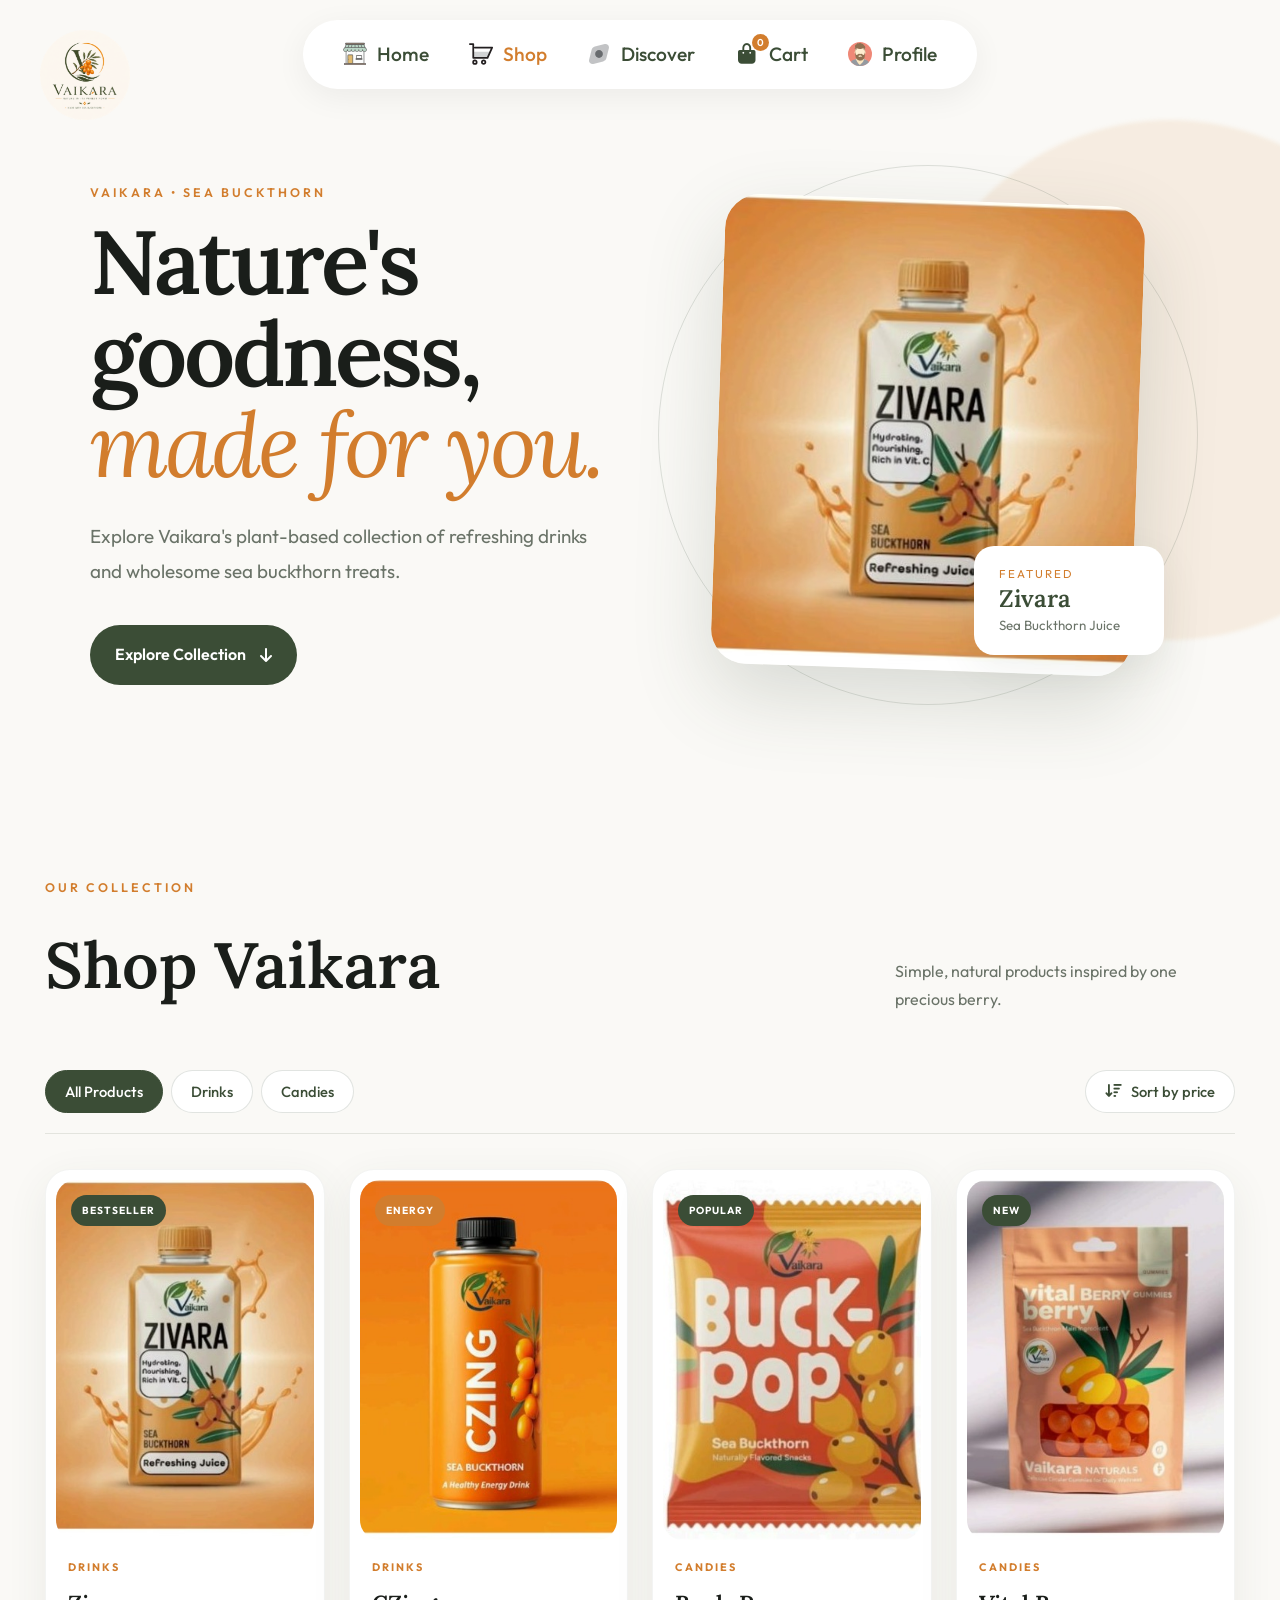
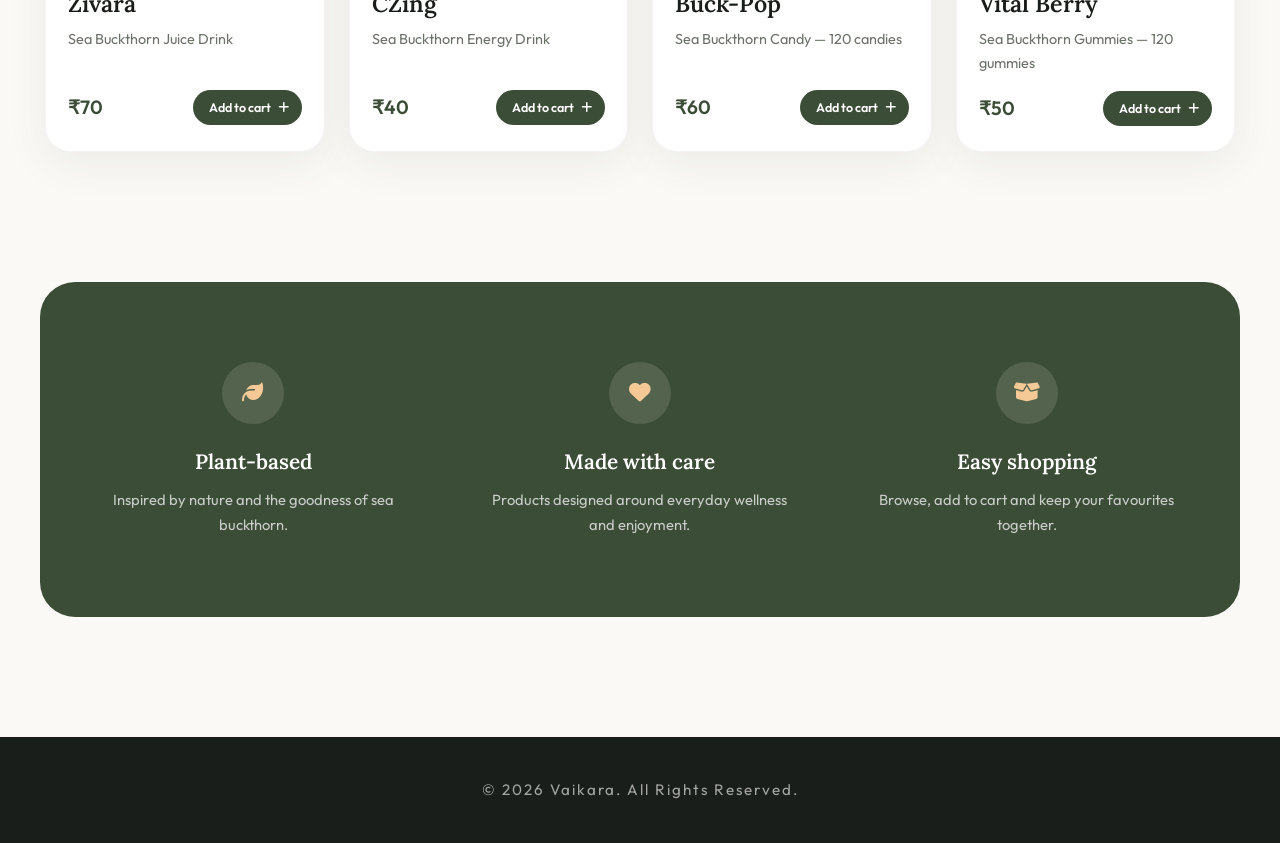
==== shop.html @ f772a166 "Initial commit" ====
<!DOCTYPE html>
<html lang="en">

<head>
    <meta charset="UTF-8">
    <meta name="viewport" content="width=device-width, initial-scale=1.0">
    <title>Shop | Vaikara</title>

    <!-- Keep your existing website theme -->
    <link rel="stylesheet" href="css/style2.css">
    <link rel="stylesheet" href="css/shop.css">
    <link rel="stylesheet" href="https://cdnjs.cloudflare.com/ajax/libs/font-awesome/6.5.1/css/all.min.css">
    <link rel="icon" type="image/png" href="assets/images/Vaikara.png">
</head>

<body>
    <!-- Corner Logo -->
    <div class="corner-logo">
        <a href="index.html">
            <img src="assets/images/Vaikara.png" alt="Vaikara">
        </a>
    </div>

    <!-- Navigation -->
    <nav class="shop-navbar">
        <ul class="nav-links">
            <li>
                <a href="index.html">
                    <img src="assets/icons/shop2.svg" alt="Home">
                    <span>Home</span>
                </a>
            </li>
            <li>
                <a href="shop.html" class="active">
                    <img src="assets/icons/shop.svg" alt="Shop">
                    <span>Shop</span>
                </a>
            </li>
            <li>
                <a href="assets/documents/project1.pdf" target="_blank">
                    <img src="assets/icons/discover.svg" alt="Discover">
                    <span>Discover</span>
                </a>
            </li>
            <li>
                <a href="#" onclick="openCart(); return false;">
                    <span class="cart-nav-icon">
                        <i class="fa-solid fa-bag-shopping"></i>
                        <b id="cartCount">0</b>
                    </span>
                    <span>Cart</span>
                </a>
            </li>
            <li>
                <a href="#">
                    <img src="assets/icons/Profile.svg" alt="Profile">
                    <span>Profile</span>
                </a>
            </li>
        </ul>
    </nav>

    <main>
        <!-- Shop Hero -->
        <section class="shop-hero">
            <div class="hero-copy">
                <span class="eyebrow">VAIKARA • SEA BUCKTHORN</span>
                <h1>Nature's goodness,<br><em>made for you.</em></h1>
                <p>
                    Explore Vaikara's plant-based collection of refreshing drinks
                    and wholesome sea buckthorn treats.
                </p>
                <a href="#products" class="shop-cta">Explore Collection <i class="fa-solid fa-arrow-down"></i></a>
            </div>

            <div class="hero-product">
                <div class="hero-orbit orbit-one"></div>
                <div class="hero-orbit orbit-two"></div>
                <img src="assets/images/zivara.jpg" alt="Vaikara Zivara Sea Buckthorn Juice">
                <div class="hero-label">
                    <span>Featured</span>
                    <strong>Zivara</strong>
                    <small>Sea Buckthorn Juice</small>
                </div>
            </div>
        </section>

        <!-- Category controls -->
        <section class="shop-section" id="products">
            <div class="section-heading">
                <div>
                    <span class="eyebrow">OUR COLLECTION</span>
                    <h2>Shop Vaikara</h2>
                </div>
                <p>Simple, natural products inspired by one precious berry.</p>
            </div>

            <div class="shop-toolbar">
                <div class="filter-buttons">
                    <button class="filter-btn active" data-filter="all">All Products</button>
                    <button class="filter-btn" data-filter="drinks">Drinks</button>
                    <button class="filter-btn" data-filter="candies">Candies</button>
                </div>

                <button class="sort-button" id="sortButton">
                    <i class="fa-solid fa-arrow-down-wide-short"></i>
                    Sort by price
                </button>
            </div>

            <div class="product-grid" id="productGrid">
                <article class="product-card" data-category="drinks" data-price="70" data-name="Zivara">
                    <div class="product-image">
                        <span class="product-badge">BESTSELLER</span>
                        <img src="assets/images/zivara.jpg" alt="Zivara Sea Buckthorn Juice">
                        <button class="quick-view"
                            onclick="showProduct('Zivara', 'Sea Buckthorn Juice Drink', 70, 'shop-assets/zivara.jpg')">
                            Quick view
                        </button>
                    </div>
                    <div class="product-info">
                        <div class="product-category">DRINKS</div>
                        <h3>Zivara</h3>
                        <p>Sea Buckthorn Juice Drink</p>
                        <div class="product-bottom">
                            <strong>₹70</strong>
                            <button class="add-btn" onclick="addToCart('Zivara', 70, 'shop-assets/zivara.jpg')">
                                Add to cart <i class="fa-solid fa-plus"></i>
                            </button>
                        </div>
                    </div>
                </article>

                <article class="product-card" data-category="drinks" data-price="40" data-name="CZing">
                    <div class="product-image">
                        <span class="product-badge warm">ENERGY</span>
                        <img src="assets/images/czing.jpg" alt="CZing Sea Buckthorn Energy Drink">
                        <button class="quick-view"
                            onclick="showProduct('CZing', 'Sea Buckthorn Energy Drink', 40, 'assets/images/czing.jpg')">
                            Quick view
                        </button>
                    </div>
                    <div class="product-info">
                        <div class="product-category">DRINKS</div>
                        <h3>CZing</h3>
                        <p>Sea Buckthorn Energy Drink</p>
                        <div class="product-bottom">
                            <strong>₹40</strong>
                            <button class="add-btn" onclick="addToCart('CZing', 299, 'shop-assets/czing.jpg')">
                                Add to cart <i class="fa-solid fa-plus"></i>
                            </button>
                        </div>
                    </div>
                </article>

                <article class="product-card" data-category="candies" data-price="60" data-name="Buck-Pop">
                    <div class="product-image">
                        <span class="product-badge">POPULAR</span>
                        <img src="assets/images/buck-pop.jpg" alt="Buck-Pop Sea Buckthorn Candy">
                        <button class="quick-view"
                            onclick="showProduct('Buck-Pop', 'Sea Buckthorn Candy', 60, 'assets/images/buck-pop.jpg')">
                            Quick view
                        </button>
                    </div>
                    <div class="product-info">
                        <div class="product-category">CANDIES</div>
                        <h3>Buck-Pop</h3>
                        <p>Sea Buckthorn Candy — 120 candies</p>
                        <div class="product-bottom">
                            <strong>₹60</strong>
                            <button class="add-btn" onclick="addToCart('Buck-Pop', 60, 'shop-assets/buck-pop.jpg')">
                                Add to cart <i class="fa-solid fa-plus"></i>
                            </button>
                        </div>
                    </div>
                </article>

                <article class="product-card" data-category="candies" data-price="50" data-name="Vital Berry">
                    <div class="product-image">
                        <span class="product-badge">NEW</span>
                        <img src="assets/images/vital-berry.jpg" alt="Vital Berry Sea Buckthorn Gummies">
                        <button class="quick-view"
                            onclick="showProduct('Vital Berry', 'Sea Buckthorn Gummies', 50, 'assets/images/vital-berry.jpg')">
                            Quick view
                        </button>
                    </div>
                    <div class="product-info">
                        <div class="product-category">CANDIES</div>
                        <h3>Vital Berry</h3>
                        <p>Sea Buckthorn Gummies — 120 gummies</p>
                        <div class="product-bottom">
                            <strong>₹50</strong>
                            <button class="add-btn"
                                onclick="addToCart('Vital Berry', 50, 'shop-assets/vital-berry.jpg')">
                                Add to cart <i class="fa-solid fa-plus"></i>
                            </button>
                        </div>
                    </div>
                </article>
            </div>
        </section>

        <!-- Brand promise -->
        <section class="shop-promise">
            <div class="promise-card">
                <span><i class="fa-solid fa-leaf"></i></span>
                <h3>Plant-based</h3>
                <p>Inspired by nature and the goodness of sea buckthorn.</p>
            </div>
            <div class="promise-card">
                <span><i class="fa-solid fa-heart"></i></span>
                <h3>Made with care</h3>
                <p>Products designed around everyday wellness and enjoyment.</p>
            </div>
            <div class="promise-card">
                <span><i class="fa-solid fa-box-open"></i></span>
                <h3>Easy shopping</h3>
                <p>Browse, add to cart and keep your favourites together.</p>
            </div>
        </section>
    </main>

    <!-- Cart Drawer -->
    <aside class="cart-drawer" id="cartDrawer" aria-hidden="true">
        <div class="cart-overlay" onclick="closeCart()"></div>
        <div class="cart-panel">
            <div class="cart-header">
                <div>
                    <span class="eyebrow">YOUR BAG</span>
                    <h2>Your Cart</h2>
                </div>
                <button class="close-cart" onclick="closeCart()" aria-label="Close cart">
                    <i class="fa-solid fa-xmark"></i>
                </button>
            </div>

            <div id="cartItems" class="cart-items">
                <div class="empty-cart">
                    <i class="fa-solid fa-bag-shopping"></i>
                    <h3>Your cart is empty</h3>
                    <p>Add something from the collection to get started.</p>
                </div>
            </div>

            <div class="cart-footer">
                <div class="cart-total">
                    <span>Total</span>
                    <strong id="cartTotal">₹0</strong>
                </div>
                <button class="checkout-btn" onclick="checkout()">
                    Proceed to checkout <i class="fa-solid fa-arrow-right"></i>
                </button>
            </div>
        </div>
    </aside>

    <!-- Quick View Modal -->
    <div class="modal" id="productModal">
        <div class="modal-backdrop" onclick="closeProduct()"></div>
        <div class="modal-card">
            <button class="modal-close" onclick="closeProduct()"><i class="fa-solid fa-xmark"></i></button>
            <img id="modalImage" src="" alt="">
            <div class="modal-content">
                <span class="eyebrow">VAIKARA PRODUCT</span>
                <h2 id="modalName"></h2>
                <p id="modalDescription"></p>
                <strong id="modalPrice"></strong>
                <button class="checkout-btn" id="modalAdd">Add to cart</button>
            </div>
        </div>
    </div>

    <footer>
        <p>© 2026 Vaikara. All Rights Reserved.</p>
    </footer>

    <script>
        const cart = [];

        function updateCart() {
            const count = cart.reduce((sum, item) => sum + item.quantity, 0);
            const total = cart.reduce((sum, item) => sum + item.price * item.quantity, 0);

            document.getElementById("cartCount").textContent = count;
            document.getElementById("cartTotal").textContent = "₹" + total.toLocaleString("en-IN");

            const container = document.getElementById("cartItems");

            if (!cart.length) {
                container.innerHTML = `
                    <div class="empty-cart">
                        <i class="fa-solid fa-bag-shopping"></i>
                        <h3>Your cart is empty</h3>
                        <p>Add something from the collection to get started.</p>
                    </div>`;
                return;
            }

            container.innerHTML = cart.map((item, index) => `
                <div class="cart-item">
                    <img src="${item.image}" alt="${item.name}">
                    <div class="cart-item-info">
                        <h4>${item.name}</h4>
                        <span>₹${item.price.toLocaleString("en-IN")}</span>
                        <div class="quantity">
                            <button onclick="changeQuantity(${index}, -1)">−</button>
                            <b>${item.quantity}</b>
                            <button onclick="changeQuantity(${index}, 1)">+</button>
                        </div>
                    </div>
                    <button class="remove-item" onclick="removeFromCart(${index})">
                        <i class="fa-solid fa-trash"></i>
                    </button>
                </div>
            `).join("");
        }

        function addToCart(name, price, image) {
            const existing = cart.find(item => item.name === name);

            if (existing) {
                existing.quantity++;
            } else {
                cart.push({ name, price, image, quantity: 1 });
            }

            updateCart();
            openCart();
        }

        function changeQuantity(index, amount) {
            cart[index].quantity += amount;
            if (cart[index].quantity <= 0) cart.splice(index, 1);
            updateCart();
        }

        function removeFromCart(index) {
            cart.splice(index, 1);
            updateCart();
        }

        function openCart() {
            document.getElementById("cartDrawer").classList.add("open");
            document.getElementById("cartDrawer").setAttribute("aria-hidden", "false");
            document.body.classList.add("no-scroll");
        }

        function closeCart() {
            document.getElementById("cartDrawer").classList.remove("open");
            document.getElementById("cartDrawer").setAttribute("aria-hidden", "true");
            document.body.classList.remove("no-scroll");
        }

        function showProduct(name, description, price, image) {
            document.getElementById("modalName").textContent = name;
            document.getElementById("modalDescription").textContent = description;
            document.getElementById("modalPrice").textContent = "₹" + price.toLocaleString("en-IN");
            document.getElementById("modalImage").src = image;

            document.getElementById("modalAdd").onclick = () => {
                addToCart(name, price, image);
                closeProduct();
            };

            document.getElementById("productModal").classList.add("open");
            document.body.classList.add("no-scroll");
        }

        function closeProduct() {
            document.getElementById("productModal").classList.remove("open");
            document.body.classList.remove("no-scroll");
        }

        function checkout() {
            if (!cart.length) {
                alert("Your cart is empty.");
                return;
            }
            alert("Checkout is ready to be connected to your payment/order system.");
        }

        // Category filtering
        document.querySelectorAll(".filter-btn").forEach(button => {
            button.addEventListener("click", () => {
                document.querySelectorAll(".filter-btn").forEach(btn => btn.classList.remove("active"));
                button.classList.add("active");

                const filter = button.dataset.filter;
                document.querySelectorAll(".product-card").forEach(card => {
                    card.style.display =
                        filter === "all" || card.dataset.category === filter ? "" : "none";
                });
            });
        });

        // Toggle ascending / descending price
        let ascending = true;
        document.getElementById("sortButton").addEventListener("click", () => {
            const grid = document.getElementById("productGrid");
            const cards = [...grid.querySelectorAll(".product-card")];

            cards.sort((a, b) => {
                const diff = Number(a.dataset.price) - Number(b.dataset.price);
                return ascending ? diff : -diff;
            });

            cards.forEach(card => grid.appendChild(card));
            ascending = !ascending;
            document.getElementById("sortButton").innerHTML =
                `<i class="fa-solid fa-arrow-down-wide-short"></i> Sort: ${ascending ? "low to high" : "high to low"}`;
        });

        updateCart();
    </script>
</body>

</html>
---- css/style2.css ----
@import url('https://fonts.googleapis.com/css2?family=Lora:ital,wght@0,400;0,600;1,400&family=Outfit:wght@300;400;500;600;700&display=swap');

/* VAIKARA - PREMIUM MINIMALIST DESIGN */

:root {
    /* Color Palette */
    --clr-bg: #FAF9F6; /* Soft Linen */
    --clr-surface: #FFFFFF;
    --clr-dark: #1A1E1A; /* Deep Earthy Black */
    --clr-primary: #3B4D36; /* Olive Forest Green */
    --clr-accent: #D27D2D; /* Burnt Orange (Sea Buckthorn) */
    --clr-text-main: #2C302B;
    --clr-text-muted: #6A7368;
    
    /* Shadows & Transitions */
    --shadow-soft: 0 12px 40px rgba(59, 77, 54, 0.08);
    --shadow-hover: 0 20px 50px rgba(210, 125, 45, 0.15);
    --transition-smooth: all 0.5s cubic-bezier(0.25, 1, 0.5, 1);
}

* {
    margin: 0;
    padding: 0;
    box-sizing: border-box;
    scroll-behavior: smooth;
}

body {
    font-family: 'Outfit', sans-serif;
    background-color: var(--clr-bg);
    color: var(--clr-text-main);
    line-height: 1.7;
    overflow-x: hidden;
}

h1, h2, h3, h4 {
    font-family: 'Lora', serif;
    font-weight: 600;
    color: var(--clr-dark);
}

/* =========================================
   NAVIGATION BAR
   ========================================= */
.navbar {
    position: absolute;
    top: 20px;
    left: 50%;
    transform: translateX(-50%);
    width: fit-content;
    max-width: 95%;
    z-index: 1000;
    
    background: var(--clr-surface);
    
    border-radius: 50px;
    padding: 10px 40px;
    box-shadow: 0 8px 32px rgba(0, 0, 0, 0.05);
    
    display: flex;
    justify-content: center;
    transition: var(--transition-smooth);
}

.nav-links {
    list-style: none;
    display: flex;
    align-items: center;
    gap: 40px;
}

.nav-links a {
    display: flex;
    align-items: center;
    gap: 10px;
    text-decoration: none;
    color: var(--clr-primary);
    font-weight: 500;
    font-size: 1.2rem;
    position: relative;
    padding: 8px 0;
    transition: var(--transition-smooth);
}

.nav-links a img {
    width: 24px;
    height: 24px;
    opacity: 0.7;
    transition: var(--transition-smooth);
}

/* Simple Hover Effect */
.nav-links a:hover {
    opacity: 0.7;
}

.nav-links a:hover img {
    opacity: 1;
    transform: scale(1.1);
}

/* =========================================
   CORNER LOGO
   ========================================= */
.corner-logo {
    position: fixed;
    top: 30px;
    left: 40px;
    z-index: 1001;
}

.corner-logo img {
    width: 90px;
    transition: var(--transition-smooth);
}

.corner-logo:hover img {
    transform: rotate(5deg) scale(1.05);
}

/* =========================================
   HERO SECTION
   ========================================= */
header {
    position: relative;
    z-index: 1; /* Creates stacking context so video doesn't hide behind body background */
    min-height: 100vh;
    overflow: hidden;
}

.hero-content {
    display: flex;
    flex-direction: column;
    justify-content: center;
    align-items: center;
    text-align: center;
    padding: 80px 20px 40px;
}

.header-bg {
    position: absolute;
    top: 0;
    left: 0;
    width: 100%;
    height: 100%;
    object-fit: cover;
    z-index: -2;
    opacity: 1; /* Make video fully visible */
}

/* Gradient overlay for hero */
header::before {
    content: '';
    position: absolute;
    top: 0;
    left: 0;
    width: 100%;
    height: 100%;
    background: radial-gradient(circle at center, rgba(253, 249, 241, 0.1) 0%, rgba(253, 249, 241, 0.5) 100%);
    z-index: -1;
}

.profile-pic {
    width: 150px;
    height: 150px;
    object-fit: contain;
    border-radius: 50% !important;
    background: var(--clr-surface) !important;
    padding: 15px !important;
    margin-bottom: 30px;
    box-shadow: var(--shadow-soft);
    border: none;
    transition: var(--transition-smooth);
    animation: float 6s ease-in-out infinite;
}

@keyframes float {
    0% { transform: translateY(0px); }
    50% { transform: translateY(-10px); }
    100% { transform: translateY(0px); }
}

.hero-content h1 {
    font-size: clamp(3.5rem, 8vw, 6rem);
    letter-spacing: -2px;
    line-height: 1.1;
    color: var(--clr-primary);
    margin-bottom: 15px;
    text-transform: capitalize;
}

.hero-content h1 span {
    color: var(--clr-accent);
}

.hero-content p {
    font-family: 'Outfit', sans-serif;
    color: var(--clr-text-muted);
    font-size: clamp(1rem, 2vw, 1.3rem);
    letter-spacing: 3px;
    text-transform: uppercase;
    font-weight: 500;
    margin-bottom: 60px;
}

/* =========================================
   STATS
   ========================================= */
.stats {
    display: flex;
    justify-content: center;
    gap: 40px;
    flex-wrap: wrap;
    z-index: 10;
}

.stats div {
    background: var(--clr-surface);
    padding: 30px 45px;
    border-radius: 24px;
    min-width: 180px;
    text-align: center;
    box-shadow: var(--shadow-soft);
    transition: var(--transition-smooth);
    position: relative;
    overflow: hidden;
}

/* Accent line on hover */
.stats div::before {
    content: '';
    position: absolute;
    top: 0;
    left: 0;
    width: 100%;
    height: 4px;
    background: var(--clr-accent);
    transform: scaleX(0);
    transform-origin: left;
    transition: var(--transition-smooth);
}

.stats div:hover {
    transform: translateY(-10px);
    box-shadow: var(--shadow-hover);
}

.stats div:hover::before {
    transform: scaleX(1);
}

.stats h3 {
    color: var(--clr-primary);
    font-size: 2.8rem;
    font-family: 'Outfit', sans-serif;
    font-weight: 700;
    margin-bottom: 5px;
}

.stats p {
    font-size: 0.95rem;
    color: var(--clr-text-muted);
    letter-spacing: 1px;
    margin: 0;
}

/* =========================================
   GENERAL SECTIONS
   ========================================= */
section {
    max-width: 1200px;
    margin: 0 auto;
    padding: 120px 20px;
}

h2 {
    text-align: center;
    font-size: clamp(2.5rem, 5vw, 3.5rem);
    margin-bottom: 70px;
    position: relative;
    display: inline-block;
    left: 50%;
    transform: translateX(-50%);
}

/* Decorative dot under headings */
h2::after {
    content: '';
    position: absolute;
    bottom: -20px;
    left: 50%;
    transform: translateX(-50%);
    width: 8px;
    height: 8px;
    background-color: var(--clr-accent);
    border-radius: 50%;
}

#about p {
    text-align: center;
    max-width: 750px;
    margin: 0 auto;
    font-size: 1.25rem;
    line-height: 2;
    color: var(--clr-text-muted);
}

/* =========================================
   FEATURED COLLECTIONS (Cards)
   ========================================= */
.skills-background {
    position: relative;
    background: var(--clr-primary);
    border-radius: 40px;
    padding: 120px 40px;
    margin: 40px auto;
    color: var(--clr-surface);
    overflow: hidden;
}

.skills-bg {
    position: absolute;
    top: 0;
    left: 0;
    width: 100%;
    height: 100%;
    object-fit: cover;
    opacity: 0.1;
    mix-blend-mode: overlay;
}

.skills-background h2 {
    color: var(--clr-surface);
}

.skills-background h2::after {
    background-color: var(--clr-accent);
}

.cards {
    display: grid;
    grid-template-columns: repeat(auto-fit, minmax(280px, 1fr));
    gap: 40px;
    position: relative;
    z-index: 1;
}

.card {
    background: rgba(255, 255, 255, 0.05);
    border: 1px solid rgba(255, 255, 255, 0.1);
    backdrop-filter: blur(10px);
    -webkit-backdrop-filter: blur(10px);
    border-radius: 24px;
    padding: 60px 40px;
    display: flex;
    flex-direction: column;
    align-items: center;
    justify-content: center;
    gap: 25px;
    transition: var(--transition-smooth);
    cursor: pointer;
}

.card:hover {
    background: var(--clr-surface);
    transform: translateY(-15px);
    box-shadow: 0 25px 50px rgba(0,0,0,0.2);
}

.card img {
    width: 60px !important;
    height: 60px !important;
    object-fit: contain;
    transition: var(--transition-smooth);
}

.card:hover img {
    transform: scale(1.1);
}

.card span {
    font-family: 'Lora', serif;
    font-size: 1.6rem;
    color: var(--clr-surface);
    transition: var(--transition-smooth);
}

.card:hover span {
    color: var(--clr-primary);
}

/* =========================================
   CONTACT & SOCIALS
   ========================================= */
#contact {
    padding: 100px 20px;
}

.social-icons {
    display: flex;
    justify-content: center;
    gap: 30px;
    margin-top: 40px !important;
}

.social-icons a {
    display: flex;
    align-items: center;
    justify-content: center;
    width: 80px;
    height: 80px;
    border-radius: 50%;
    background: var(--clr-surface);
    box-shadow: var(--shadow-soft);
    transition: var(--transition-smooth);
    position: relative;
}

.social-icon {
    width: 32px !important;
    height: 32px !important;
    transition: var(--transition-smooth);
}

.social-icons a:hover {
    background: var(--clr-accent);
    transform: translateY(-10px) rotate(10deg);
    box-shadow: var(--shadow-hover);
}

.social-icons a:hover .social-icon {
    transform: scale(1.1);
}

/* =========================================
   TESTIMONIALS
   ========================================= */
#testimonials {
    background: var(--clr-surface);
}

.testimonial-cards {
    display: flex;
    justify-content: center;
    gap: 30px;
    flex-wrap: wrap;
}

.testimonial-card {
    background: var(--clr-bg);
    border-radius: 20px;
    padding: 40px;
    flex: 1;
    min-width: 280px;
    max-width: 350px;
    box-shadow: var(--shadow-soft);
    text-align: center;
    transition: var(--transition-smooth);
}

.testimonial-card:hover {
    transform: translateY(-10px);
    box-shadow: var(--shadow-hover);
}

.testimonial-card .stars {
    color: var(--clr-accent);
    font-size: 1.5rem;
    margin-bottom: 15px;
}

.testimonial-card p {
    font-size: 1.05rem;
    color: var(--clr-text-muted);
    font-style: italic;
    margin-bottom: 20px;
}

.testimonial-card h4 {
    color: var(--clr-primary);
    font-size: 1.1rem;
}

/* =========================================
   FAQ
   ========================================= */
.faq-container {
    max-width: 800px;
    margin: 0 auto;
    display: flex;
    flex-direction: column;
    gap: 15px;
}

.faq-item {
    background: var(--clr-surface);
    border-radius: 15px;
    box-shadow: var(--shadow-soft);
    overflow: hidden;
}

.faq-question {
    width: 100%;
    padding: 25px;
    display: flex;
    justify-content: space-between;
    align-items: center;
    background: none;
    border: none;
    font-size: 1.1rem;
    font-family: 'Outfit', sans-serif;
    font-weight: 600;
    color: var(--clr-text-main);
    cursor: pointer;
    text-align: left;
    transition: var(--transition-smooth);
}

.faq-question:hover {
    color: var(--clr-primary);
}

.faq-question i {
    transition: transform 0.3s ease;
    color: var(--clr-accent);
}

.faq-item.active .faq-question i {
    transform: rotate(180deg);
}

.faq-answer {
    max-height: 0;
    overflow: hidden;
    transition: max-height 0.3s ease;
}

.faq-answer p {
    padding: 0 25px 25px;
    margin: 0;
    color: var(--clr-text-muted);
}

/* =========================================
   NEWSLETTER
   ========================================= */
.newsletter-section {
    padding-bottom: 0;
}

.newsletter-box {
    background: var(--clr-primary);
    border-radius: 30px;
    padding: 80px 40px;
    text-align: center;
    color: var(--clr-surface);
}

.newsletter-box h2 {
    color: var(--clr-surface);
    margin-bottom: 20px;
}

.newsletter-box h2::after {
    background-color: var(--clr-accent);
}

.newsletter-box p {
    color: rgba(255, 255, 255, 0.8);
    font-size: 1.1rem;
    margin-bottom: 40px;
    max-width: 600px;
    margin-left: auto;
    margin-right: auto;
}

.newsletter-form {
    display: flex;
    justify-content: center;
    gap: 15px;
    max-width: 500px;
    margin: 0 auto;
    flex-wrap: wrap;
}

.newsletter-form input {
    flex: 1;
    min-width: 250px;
    padding: 15px 25px;
    border-radius: 50px;
    border: none;
    font-family: 'Outfit', sans-serif;
    font-size: 1rem;
    outline: none;
}

.newsletter-form button {
    padding: 15px 35px;
    border-radius: 50px;
    border: none;
    background: var(--clr-accent);
    color: var(--clr-surface);
    font-family: 'Outfit', sans-serif;
    font-weight: 600;
    font-size: 1rem;
    cursor: pointer;
    transition: var(--transition-smooth);
}

.newsletter-form button:hover {
    transform: translateY(-3px);
    box-shadow: 0 10px 20px rgba(210, 125, 45, 0.3);
}

/* =========================================
   FOOTER
   ========================================= */
footer {
    background: var(--clr-dark);
    color: rgba(255, 255, 255, 0.6);
    text-align: center;
    padding: 40px;
    font-size: 0.95rem;
    letter-spacing: 2px;
}

/* =========================================
   RESPONSIVE DESIGN
   ========================================= */
@media (max-width: 992px) {
    .navbar {
        width: 95%;
        padding: 12px 20px;
    }
    .nav-links { gap: 20px; }
}

@media (max-width: 768px) {
    .corner-logo {
        position: relative;
        top: 0; left: 0;
        margin: 20px auto;
        text-align: center;
        display: block;
    }
    
    .corner-logo img {
        width: 80px;
    }

    .navbar {
        position: absolute;
        bottom: 20px;
        top: auto;
        border-radius: 20px;
        width: calc(100% - 40px);
        padding: 15px;
    }

    .nav-links {
        justify-content: space-between;
        width: 100%;
        gap: 0;
    }
    
    .nav-links a {
        flex-direction: column;
        gap: 4px;
        font-size: 0.75rem;
    }
    
    header {
        padding-top: 60px;
    }
    
    .stats { gap: 20px; }
    
    .stats div {
        flex: 1 1 100%;
    }
    
    .skills-background {
        border-radius: 24px;
        padding: 80px 20px;
        margin: 20px 10px;
    }
    
    .card {
        padding: 40px 20px;
    }
}
---- css/shop.css ----
/* =========================================================
   VAIKARA SHOP PAGE
   Works with the existing style2.css theme.
   ========================================================= */

.shop-navbar {
    position: fixed;
    top: 20px;
    left: 50%;
    transform: translateX(-50%);
    width: fit-content;
    max-width: 95%;
    z-index: 1000;
    background: var(--clr-surface);
    border-radius: 50px;
    padding: 10px 40px;
    box-shadow: 0 8px 32px rgba(0,0,0,.06);
}

.shop-navbar .nav-links {
    margin: 0;
}

.shop-navbar .nav-links a.active {
    color: var(--clr-accent);
}

.shop-navbar .nav-links a.active img {
    opacity: 1;
}

.cart-nav-icon {
    position: relative;
    display: inline-flex;
    align-items: center;
    justify-content: center;
    width: 24px;
    height: 24px;
}

.cart-nav-icon i {
    font-size: 20px;
}

.cart-nav-icon b {
    position: absolute;
    top: -8px;
    right: -10px;
    min-width: 17px;
    height: 17px;
    padding: 0 4px;
    display: grid;
    place-items: center;
    border-radius: 20px;
    background: var(--clr-accent);
    color: white;
    font: 600 10px 'Outfit', sans-serif;
}

.shop-hero {
    min-height: 760px;
    max-width: 1400px;
    margin: 0 auto;
    padding: 180px 7% 90px;
    display: grid;
    grid-template-columns: 1fr 1fr;
    align-items: center;
    gap: 50px;
    position: relative;
    overflow: hidden;
}

.shop-hero::before {
    content: "";
    position: absolute;
    width: 520px;
    height: 520px;
    border-radius: 50%;
    background: rgba(210,125,45,.10);
    right: -150px;
    top: 120px;
    filter: blur(2px);
}

.hero-copy {
    position: relative;
    z-index: 2;
}

.eyebrow {
    display: block;
    color: var(--clr-accent);
    font: 600 .78rem 'Outfit', sans-serif;
    letter-spacing: 3px;
    text-transform: uppercase;
    margin-bottom: 16px;
}

.hero-copy h1 {
    font-size: clamp(3.5rem, 7vw, 6.5rem);
    line-height: 1.02;
    letter-spacing: -3px;
    margin-bottom: 28px;
}

.hero-copy h1 em {
    color: var(--clr-accent);
    font-weight: 400;
}

.hero-copy > p {
    max-width: 570px;
    color: var(--clr-text-muted);
    font-size: 1.18rem;
    line-height: 1.9;
    margin-bottom: 35px;
}

.shop-cta {
    display: inline-flex;
    align-items: center;
    gap: 14px;
    background: var(--clr-primary);
    color: white;
    text-decoration: none;
    padding: 16px 25px;
    border-radius: 50px;
    font-weight: 600;
    transition: var(--transition-smooth);
}

.shop-cta:hover {
    background: var(--clr-accent);
    transform: translateY(-4px);
    box-shadow: var(--shadow-hover);
}

.hero-product {
    min-height: 510px;
    position: relative;
    display: grid;
    place-items: center;
    z-index: 1;
}

.hero-product img {
    width: min(440px, 80%);
    height: 470px;
    object-fit: cover;
    border-radius: 35px;
    box-shadow: 0 30px 80px rgba(59,77,54,.18);
    transform: rotate(2deg);
    transition: var(--transition-smooth);
    position: relative;
    z-index: 2;
}

.hero-product:hover img {
    transform: rotate(0deg) translateY(-8px) scale(1.02);
}

.hero-orbit {
    position: absolute;
    border: 1px solid rgba(59,77,54,.15);
    border-radius: 50%;
}

.orbit-one {
    width: 540px;
    height: 540px;
}

.orbit-two {
    width: 390px;
    height: 390px;
}

.hero-label {
    position: absolute;
    z-index: 4;
    right: 5%;
    bottom: 35px;
    background: white;
    padding: 18px 25px;
    border-radius: 20px;
    box-shadow: var(--shadow-soft);
    min-width: 190px;
}

.hero-label span,
.hero-label small {
    display: block;
    color: var(--clr-text-muted);
}

.hero-label span {
    font-size: .72rem;
    text-transform: uppercase;
    letter-spacing: 2px;
    color: var(--clr-accent);
}

.hero-label strong {
    display: block;
    color: var(--clr-primary);
    font: 600 1.5rem 'Lora', serif;
}

.shop-section {
    max-width: 1250px;
    padding: 100px 30px 130px;
}

.section-heading {
    display: flex;
    justify-content: space-between;
    align-items: end;
    gap: 30px;
    margin-bottom: 50px;
}

.section-heading h2 {
    margin: 0;
    left: auto;
    transform: none;
    text-align: left;
    font-size: clamp(2.8rem, 5vw, 4rem);
}

.section-heading h2::after {
    display: none;
}

.section-heading > p {
    max-width: 340px;
    color: var(--clr-text-muted);
    margin-bottom: 7px;
}

.shop-toolbar {
    display: flex;
    justify-content: space-between;
    align-items: center;
    gap: 20px;
    margin-bottom: 35px;
    padding-bottom: 20px;
    border-bottom: 1px solid rgba(59,77,54,.12);
}

.filter-buttons {
    display: flex;
    gap: 8px;
    flex-wrap: wrap;
}

.filter-btn,
.sort-button {
    border: 1px solid rgba(59,77,54,.15);
    background: white;
    color: var(--clr-primary);
    border-radius: 50px;
    padding: 11px 19px;
    cursor: pointer;
    font: 500 .92rem 'Outfit', sans-serif;
    transition: var(--transition-smooth);
}

.filter-btn:hover,
.filter-btn.active,
.sort-button:hover {
    background: var(--clr-primary);
    color: white;
    border-color: var(--clr-primary);
}

.sort-button {
    display: inline-flex;
    align-items: center;
    gap: 9px;
}

.product-grid {
    display: grid;
    grid-template-columns: repeat(4, 1fr);
    gap: 24px;
}

.product-card {
    background: var(--clr-surface);
    border-radius: 25px;
    overflow: hidden;
    box-shadow: var(--shadow-soft);
    border: 1px solid rgba(59,77,54,.06);
    transition: var(--transition-smooth);
}

.product-card:hover {
    transform: translateY(-10px);
    box-shadow: var(--shadow-hover);
}

.product-image {
    height: 360px;
    margin: 10px;
    border-radius: 20px;
    overflow: hidden;
    position: relative;
    background: #f3eee5;
}

.product-image img {
    width: 100%;
    height: 100%;
    object-fit: cover;
    transition: var(--transition-smooth);
}

.product-card:hover .product-image img {
    transform: scale(1.04);
}

.product-badge {
    position: absolute;
    z-index: 3;
    top: 15px;
    left: 15px;
    background: var(--clr-primary);
    color: white;
    border-radius: 50px;
    padding: 7px 11px;
    font-size: .64rem;
    font-weight: 700;
    letter-spacing: 1px;
}

.product-badge.warm {
    background: var(--clr-accent);
}

.quick-view {
    position: absolute;
    z-index: 4;
    bottom: 14px;
    left: 50%;
    transform: translate(-50%, 20px);
    opacity: 0;
    border: 0;
    border-radius: 50px;
    background: white;
    color: var(--clr-primary);
    padding: 11px 18px;
    font-weight: 600;
    cursor: pointer;
    box-shadow: 0 8px 25px rgba(0,0,0,.12);
    transition: var(--transition-smooth);
    white-space: nowrap;
}

.product-card:hover .quick-view {
    transform: translate(-50%, 0);
    opacity: 1;
}

.product-info {
    padding: 8px 22px 25px;
}

.product-category {
    color: var(--clr-accent);
    font-size: .68rem;
    font-weight: 700;
    letter-spacing: 2px;
    margin-bottom: 8px;
}

.product-info h3 {
    font-size: 1.45rem;
    margin-bottom: 3px;
}

.product-info > p {
    color: var(--clr-text-muted);
    font-size: .9rem;
    min-height: 48px;
}

.product-bottom {
    display: flex;
    align-items: center;
    justify-content: space-between;
    gap: 10px;
    margin-top: 15px;
}

.product-bottom strong {
    color: var(--clr-primary);
    font: 600 1.2rem 'Outfit', sans-serif;
}

.add-btn {
    border: 0;
    background: var(--clr-primary);
    color: white;
    border-radius: 50px;
    padding: 10px 13px 10px 16px;
    font: 600 .78rem 'Outfit', sans-serif;
    cursor: pointer;
    transition: var(--transition-smooth);
}

.add-btn i {
    margin-left: 5px;
}

.add-btn:hover {
    background: var(--clr-accent);
    transform: translateY(-2px);
}

.shop-promise {
    max-width: 1200px;
    margin: 0 auto 120px;
    padding: 60px 35px;
    border-radius: 35px;
    background: var(--clr-primary);
    display: grid;
    grid-template-columns: repeat(3, 1fr);
    gap: 30px;
}

.promise-card {
    color: white;
    text-align: center;
    padding: 20px;
}

.promise-card span {
    width: 62px;
    height: 62px;
    margin: 0 auto 20px;
    display: grid;
    place-items: center;
    border-radius: 50%;
    background: rgba(255,255,255,.12);
    color: #f4c995;
    font-size: 1.35rem;
}

.promise-card h3 {
    color: white;
    font-size: 1.3rem;
    margin-bottom: 8px;
}

.promise-card p {
    color: rgba(255,255,255,.72);
    font-size: .92rem;
}

.no-scroll {
    overflow: hidden;
}

/* Cart */
.cart-drawer {
    position: fixed;
    inset: 0;
    z-index: 2000;
    pointer-events: none;
    visibility: hidden;
}

.cart-drawer.open {
    pointer-events: auto;
    visibility: visible;
}

.cart-overlay {
    position: absolute;
    inset: 0;
    background: rgba(26,30,26,.45);
    opacity: 0;
    transition: .35s ease;
    backdrop-filter: blur(4px);
}

.cart-panel {
    position: absolute;
    top: 0;
    right: 0;
    width: min(460px, 100%);
    height: 100%;
    background: var(--clr-bg);
    transform: translateX(100%);
    transition: .45s cubic-bezier(.25,1,.5,1);
    display: flex;
    flex-direction: column;
    box-shadow: -20px 0 60px rgba(0,0,0,.15);
}

.cart-drawer.open .cart-overlay {
    opacity: 1;
}

.cart-drawer.open .cart-panel {
    transform: translateX(0);
}

.cart-header {
    display: flex;
    justify-content: space-between;
    align-items: center;
    padding: 35px 30px 25px;
    border-bottom: 1px solid rgba(59,77,54,.1);
}

.cart-header h2 {
    margin: 0;
    left: auto;
    transform: none;
    text-align: left;
    font-size: 2rem;
}

.cart-header h2::after {
    display: none;
}

.close-cart,
.modal-close {
    border: 0;
    background: white;
    width: 42px;
    height: 42px;
    border-radius: 50%;
    color: var(--clr-primary);
    cursor: pointer;
    box-shadow: var(--shadow-soft);
}

.cart-items {
    padding: 25px 30px;
    flex: 1;
    overflow-y: auto;
}

.empty-cart {
    height: 100%;
    min-height: 300px;
    display: grid;
    place-content: center;
    text-align: center;
    color: var(--clr-text-muted);
}

.empty-cart i {
    font-size: 2.8rem;
    color: var(--clr-accent);
    margin-bottom: 20px;
}

.empty-cart h3 {
    font-size: 1.4rem;
    margin-bottom: 5px;
}

.empty-cart p {
    font-size: .9rem;
}

.cart-item {
    display: grid;
    grid-template-columns: 75px 1fr 30px;
    gap: 15px;
    align-items: center;
    padding: 15px 0;
    border-bottom: 1px solid rgba(59,77,54,.1);
}

.cart-item img {
    width: 75px;
    height: 85px;
    object-fit: cover;
    border-radius: 12px;
}

.cart-item-info h4 {
    font-size: 1rem;
    margin-bottom: 2px;
}

.cart-item-info > span {
    color: var(--clr-accent);
    font-weight: 600;
    font-size: .9rem;
}

.quantity {
    display: inline-flex;
    align-items: center;
    gap: 12px;
    margin-top: 8px;
    background: white;
    padding: 4px 8px;
    border-radius: 50px;
}

.quantity button {
    border: 0;
    background: transparent;
    cursor: pointer;
    font-size: 1rem;
    color: var(--clr-primary);
}

.quantity b {
    font-size: .8rem;
}

.remove-item {
    border: 0;
    background: none;
    color: #9c6a58;
    cursor: pointer;
}

.cart-footer {
    padding: 25px 30px 30px;
    background: white;
    border-top: 1px solid rgba(59,77,54,.1);
}

.cart-total {
    display: flex;
    justify-content: space-between;
    align-items: center;
    margin-bottom: 20px;
}

.cart-total span {
    color: var(--clr-text-muted);
}

.cart-total strong {
    color: var(--clr-primary);
    font-size: 1.5rem;
}

.checkout-btn {
    width: 100%;
    border: 0;
    border-radius: 50px;
    padding: 15px 22px;
    background: var(--clr-primary);
    color: white;
    font: 600 1rem 'Outfit', sans-serif;
    cursor: pointer;
    transition: var(--transition-smooth);
}

.checkout-btn:hover {
    background: var(--clr-accent);
    transform: translateY(-2px);
}

/* Modal */
.modal {
    position: fixed;
    inset: 0;
    z-index: 2500;
    display: grid;
    place-items: center;
    padding: 25px;
    visibility: hidden;
    opacity: 0;
    transition: .3s ease;
}

.modal.open {
    visibility: visible;
    opacity: 1;
}

.modal-backdrop {
    position: absolute;
    inset: 0;
    background: rgba(26,30,26,.55);
    backdrop-filter: blur(5px);
}

.modal-card {
    position: relative;
    z-index: 2;
    width: min(850px, 100%);
    background: var(--clr-bg);
    border-radius: 30px;
    overflow: hidden;
    display: grid;
    grid-template-columns: 1fr 1fr;
    box-shadow: 0 30px 100px rgba(0,0,0,.25);
    transform: translateY(20px) scale(.98);
    transition: .4s ease;
}

.modal.open .modal-card {
    transform: translateY(0) scale(1);
}

.modal-card > img {
    width: 100%;
    height: 500px;
    object-fit: cover;
}

.modal-content {
    padding: 55px 40px;
    align-self: center;
}

.modal-content h2 {
    margin: 0 0 15px;
    left: auto;
    transform: none;
    text-align: left;
    font-size: 2.8rem;
}

.modal-content h2::after {
    display: none;
}

.modal-content p {
    color: var(--clr-text-muted);
    margin-bottom: 25px;
}

.modal-content > strong {
    display: block;
    color: var(--clr-primary);
    font-size: 1.6rem;
    margin-bottom: 25px;
}

.modal-close {
    position: absolute;
    z-index: 4;
    top: 15px;
    right: 15px;
}

/* Mobile */
@media (max-width: 1100px) {
    .product-grid {
        grid-template-columns: repeat(2, 1fr);
    }

    .shop-hero {
        padding-left: 5%;
        padding-right: 5%;
    }
}

@media (max-width: 768px) {
    .shop-navbar {
        top: auto;
        bottom: 20px;
        width: calc(100% - 40px);
        padding: 15px;
        border-radius: 20px;
    }

    .shop-navbar .nav-links {
        justify-content: space-between;
        width: 100%;
        gap: 0;
    }

    .shop-navbar .nav-links a {
        flex-direction: column;
        gap: 4px;
        font-size: .75rem;
    }

    .shop-hero {
        min-height: auto;
        padding: 145px 25px 70px;
        grid-template-columns: 1fr;
        text-align: center;
    }

    .hero-copy > p {
        margin-left: auto;
        margin-right: auto;
    }

    .shop-cta {
        margin: 0 auto;
    }

    .hero-product {
        min-height: 420px;
    }

    .hero-product img {
        width: min(330px, 80%);
        height: 380px;
    }

    .orbit-one {
        width: 410px;
        height: 410px;
    }

    .orbit-two {
        width: 300px;
        height: 300px;
    }

    .hero-label {
        right: 2%;
        bottom: 15px;
    }

    .section-heading {
        display: block;
    }

    .section-heading h2 {
        margin-bottom: 20px;
    }

    .shop-toolbar {
        align-items: stretch;
        flex-direction: column;
    }

    .sort-button {
        align-self: flex-start;
    }

    .product-grid {
        grid-template-columns: 1fr;
    }

    .product-image {
        height: 420px;
    }

    .shop-promise {
        margin: 0 15px 100px;
        grid-template-columns: 1fr;
        padding: 35px 20px;
    }

    .modal-card {
        grid-template-columns: 1fr;
        max-height: 90vh;
        overflow-y: auto;
    }

    .modal-card > img {
        height: 300px;
    }

    .modal-content {
        padding: 35px 25px;
    }
}

@media (max-width: 480px) {
    .shop-hero h1 {
        font-size: 3rem;
    }

    .hero-product {
        min-height: 350px;
    }

    .hero-product img {
        height: 310px;
    }

    .product-image {
        height: 370px;
    }
}
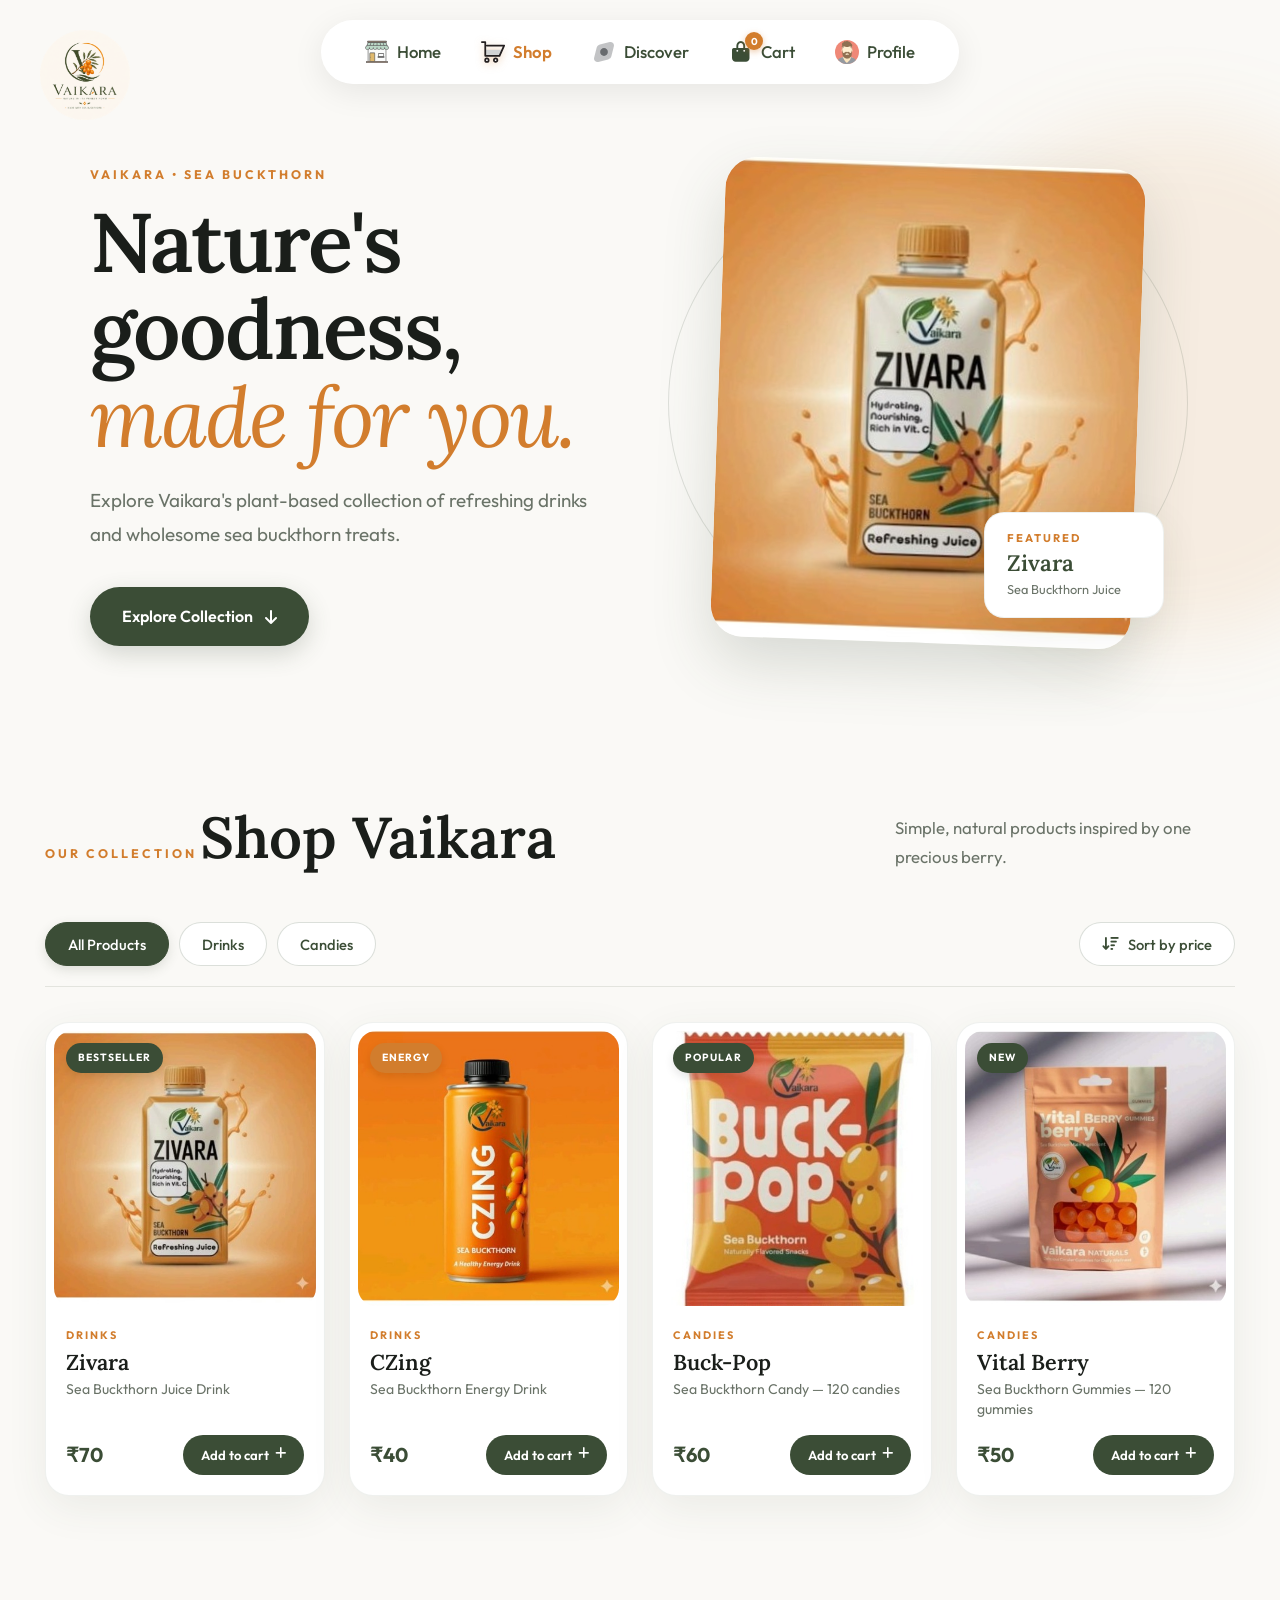
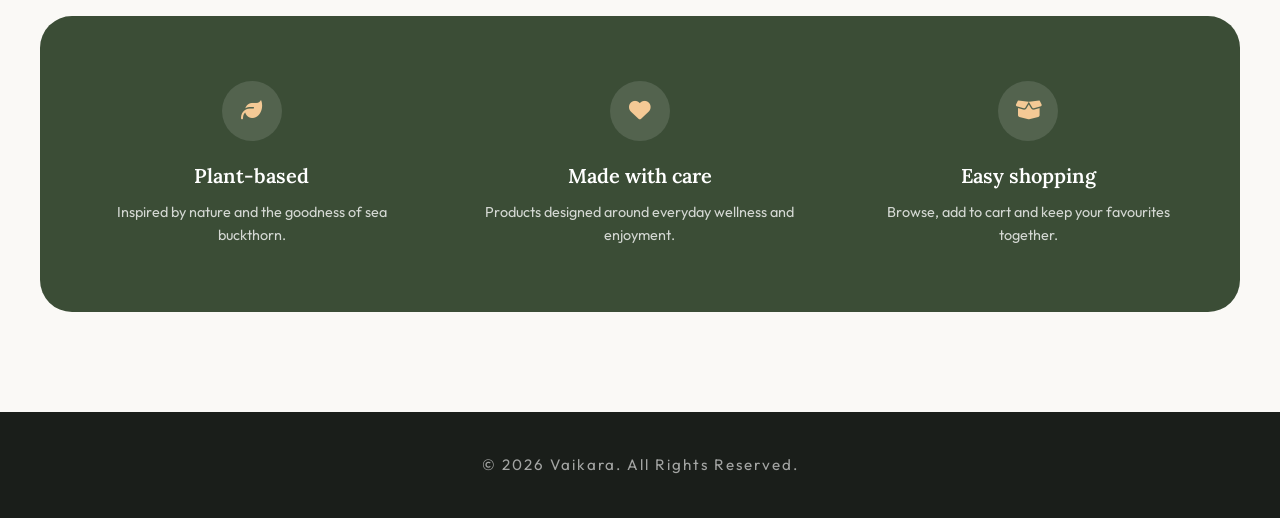
==== commit acba0764: "Change shop stylesheet from shop.css to shop1.css" ====
--- a/shop.html
+++ b/shop.html
@@ -8,7 +8,7 @@
 
     <!-- Keep your existing website theme -->
     <link rel="stylesheet" href="css/style2.css">
-    <link rel="stylesheet" href="css/shop.css">
+    <link rel="stylesheet" href="css/shop1.css">
     <link rel="stylesheet" href="https://cdnjs.cloudflare.com/ajax/libs/font-awesome/6.5.1/css/all.min.css">
     <link rel="icon" type="image/png" href="assets/images/Vaikara.png">
 </head>
@@ -414,4 +414,4 @@
     </script>
 </body>
 
-</html>+</html>
--- a/css/shop1.css
+++ b/css/shop1.css
@@ -0,0 +1,1214 @@
+/* =========================================================
+   VAIKARA SHOP PAGE - FULLY OPTIMIZED & RESPONSIVE STYLESHEET
+   Supports Desktop, Tablet, & Mobile Touch Devices.
+   Works with the existing style2.css theme.
+   ========================================================= */
+
+/* --- ROOT & GLOBAL OVERRIDES --- */
+:root {
+    --nav-height-desktop: 70px;
+    --nav-height-mobile: 65px;
+    --touch-target-min: 44px;
+}
+
+*, *::before, *::after {
+    box-sizing: border-box;
+}
+
+body {
+    -webkit-tap-highlight-color: transparent;
+    overflow-x: hidden;
+}
+
+/* Prevent scrolling when drawer or modal is active */
+body.no-scroll {
+    overflow: hidden;
+    touch-action: none;
+}
+
+/* =========================================================
+   NAVIGATION BAR
+   ========================================================= */
+.shop-navbar {
+    position: fixed;
+    top: 20px;
+    left: 50%;
+    transform: translateX(-50%);
+    width: fit-content;
+    max-width: 95%;
+    z-index: 1000;
+    background: var(--clr-surface);
+    border-radius: 50px;
+    padding: 10px 40px;
+    box-shadow: 0 8px 32px rgba(0, 0, 0, 0.08);
+    backdrop-filter: blur(10px);
+    -webkit-backdrop-filter: blur(10px);
+    transition: var(--transition-smooth);
+}
+
+.shop-navbar .nav-links {
+    margin: 0;
+    padding: 0;
+    list-style: none;
+    display: flex;
+    align-items: center;
+    gap: 32px;
+}
+
+.shop-navbar .nav-links a {
+    display: flex;
+    align-items: center;
+    gap: 8px;
+    text-decoration: none;
+    color: var(--clr-primary);
+    font-weight: 500;
+    font-size: 1.05rem;
+    padding: 6px 4px;
+    transition: var(--transition-smooth);
+    min-height: var(--touch-target-min);
+}
+
+.shop-navbar .nav-links a.active {
+    color: var(--clr-accent);
+    font-weight: 600;
+}
+
+.shop-navbar .nav-links a.active img {
+    opacity: 1;
+    filter: drop-shadow(0 2px 4px rgba(210, 125, 45, 0.3));
+}
+
+.cart-nav-icon {
+    position: relative;
+    display: inline-flex;
+    align-items: center;
+    justify-content: center;
+    width: 24px;
+    height: 24px;
+}
+
+.cart-nav-icon i {
+    font-size: 20px;
+}
+
+.cart-nav-icon b {
+    position: absolute;
+    top: -8px;
+    right: -10px;
+    min-width: 18px;
+    height: 18px;
+    padding: 0 5px;
+    display: grid;
+    place-items: center;
+    border-radius: 20px;
+    background: var(--clr-accent);
+    color: #ffffff;
+    font: 700 10px 'Outfit', sans-serif;
+    box-shadow: 0 2px 6px rgba(210, 125, 45, 0.4);
+}
+
+/* =========================================================
+   SHOP HERO SECTION
+   ========================================================= */
+.shop-hero {
+    min-height: 720px;
+    max-width: 1400px;
+    margin: 0 auto;
+    padding: 160px 7% 80px;
+    display: grid;
+    grid-template-columns: 1fr 1fr;
+    align-items: center;
+    gap: 50px;
+    position: relative;
+    overflow: hidden;
+}
+
+.shop-hero::before {
+    content: "";
+    position: absolute;
+    width: 520px;
+    height: 520px;
+    border-radius: 50%;
+    background: rgba(210, 125, 45, 0.10);
+    right: -150px;
+    top: 120px;
+    filter: blur(40px);
+    pointer-events: none;
+}
+
+.hero-copy {
+    position: relative;
+    z-index: 2;
+}
+
+.eyebrow {
+    display: inline-block;
+    color: var(--clr-accent);
+    font: 700 0.78rem 'Outfit', sans-serif;
+    letter-spacing: 3px;
+    text-transform: uppercase;
+    margin-bottom: 16px;
+}
+
+.hero-copy h1 {
+    font-size: clamp(2.8rem, 6.5vw, 6rem);
+    line-height: 1.05;
+    letter-spacing: -2px;
+    margin-bottom: 24px;
+    word-break: break-word;
+}
+
+.hero-copy h1 em {
+    color: var(--clr-accent);
+    font-weight: 400;
+    font-style: italic;
+}
+
+.hero-copy > p {
+    max-width: 540px;
+    color: var(--clr-text-muted);
+    font-size: clamp(1rem, 1.8vw, 1.18rem);
+    line-height: 1.8;
+    margin-bottom: 35px;
+}
+
+.shop-cta {
+    display: inline-flex;
+    align-items: center;
+    justify-content: center;
+    gap: 12px;
+    background: var(--clr-primary);
+    color: #ffffff;
+    text-decoration: none;
+    padding: 16px 32px;
+    min-height: var(--touch-target-min);
+    border-radius: 50px;
+    font-weight: 600;
+    font-size: 1rem;
+    transition: var(--transition-smooth);
+    box-shadow: 0 8px 24px rgba(59, 77, 54, 0.2);
+}
+
+.shop-cta:hover, .shop-cta:active {
+    background: var(--clr-accent);
+    transform: translateY(-3px);
+    box-shadow: var(--shadow-hover);
+}
+
+.hero-product {
+    min-height: 480px;
+    position: relative;
+    display: grid;
+    place-items: center;
+    z-index: 1;
+    width: 100%;
+}
+
+.hero-product img {
+    width: min(420px, 85%);
+    height: auto;
+    aspect-ratio: 4 / 5;
+    max-height: 480px;
+    object-fit: cover;
+    border-radius: 32px;
+    box-shadow: 0 25px 60px rgba(59, 77, 54, 0.18);
+    transform: rotate(2deg);
+    transition: var(--transition-smooth);
+    position: relative;
+    z-index: 2;
+}
+
+.hero-product:hover img {
+    transform: rotate(0deg) translateY(-8px) scale(1.02);
+}
+
+.hero-orbit {
+    position: absolute;
+    border: 1px solid rgba(59, 77, 54, 0.15);
+    border-radius: 50%;
+    pointer-events: none;
+}
+
+.orbit-one {
+    width: min(520px, 100%);
+    height: min(520px, 100%);
+    aspect-ratio: 1;
+}
+
+.orbit-two {
+    width: min(380px, 80%);
+    height: min(380px, 80%);
+    aspect-ratio: 1;
+}
+
+.hero-label {
+    position: absolute;
+    z-index: 4;
+    right: 5%;
+    bottom: 25px;
+    background: #ffffff;
+    padding: 16px 22px;
+    border-radius: 20px;
+    box-shadow: var(--shadow-soft);
+    min-width: 180px;
+    border: 1px solid rgba(59, 77, 54, 0.08);
+}
+
+.hero-label span {
+    display: block;
+    font-size: 0.7rem;
+    text-transform: uppercase;
+    letter-spacing: 2px;
+    color: var(--clr-accent);
+    font-weight: 700;
+}
+
+.hero-label strong {
+    display: block;
+    color: var(--clr-primary);
+    font: 600 1.4rem 'Lora', serif;
+    line-height: 1.2;
+    margin: 2px 0;
+}
+
+.hero-label small {
+    display: block;
+    color: var(--clr-text-muted);
+    font-size: 0.8rem;
+}
+
+/* =========================================================
+   MAIN PRODUCTS SECTION
+   ========================================================= */
+.shop-section {
+    max-width: 1250px;
+    margin: 0 auto;
+    padding: 80px 30px 120px;
+}
+
+.section-heading {
+    display: flex;
+    justify-content: space-between;
+    align-items: flex-end;
+    gap: 30px;
+    margin-bottom: 45px;
+}
+
+.section-heading h2 {
+    margin: 0;
+    left: auto;
+    transform: none;
+    text-align: left;
+    font-size: clamp(2.2rem, 4.5vw, 3.8rem);
+    line-height: 1.1;
+}
+
+.section-heading h2::after {
+    display: none;
+}
+
+.section-heading > p {
+    max-width: 340px;
+    color: var(--clr-text-muted);
+    margin-bottom: 6px;
+    font-size: 1.05rem;
+}
+
+/* Toolbar & Filters */
+.shop-toolbar {
+    display: flex;
+    justify-content: space-between;
+    align-items: center;
+    gap: 20px;
+    margin-bottom: 35px;
+    padding-bottom: 20px;
+    border-bottom: 1px solid rgba(59, 77, 54, 0.12);
+}
+
+.filter-buttons {
+    display: flex;
+    gap: 10px;
+    flex-wrap: wrap;
+    align-items: center;
+}
+
+.filter-btn,
+.sort-button {
+    border: 1px solid rgba(59, 77, 54, 0.18);
+    background: #ffffff;
+    color: var(--clr-primary);
+    border-radius: 50px;
+    padding: 10px 22px;
+    min-height: var(--touch-target-min);
+    cursor: pointer;
+    font: 500 0.92rem 'Outfit', sans-serif;
+    transition: var(--transition-smooth);
+    display: inline-flex;
+    align-items: center;
+    justify-content: center;
+    user-select: none;
+}
+
+.filter-btn:hover,
+.filter-btn.active,
+.sort-button:hover,
+.sort-button:active {
+    background: var(--clr-primary);
+    color: #ffffff;
+    border-color: var(--clr-primary);
+    box-shadow: 0 4px 12px rgba(59, 77, 54, 0.15);
+}
+
+.sort-button {
+    gap: 9px;
+    white-space: nowrap;
+}
+
+/* =========================================================
+   PRODUCT GRID & CARDS
+   ========================================================= */
+.product-grid {
+    display: grid;
+    grid-template-columns: repeat(4, 1fr);
+    gap: 24px;
+}
+
+.product-card {
+    background: var(--clr-surface);
+    border-radius: 24px;
+    overflow: hidden;
+    box-shadow: var(--shadow-soft);
+    border: 1px solid rgba(59, 77, 54, 0.08);
+    transition: var(--transition-smooth);
+    display: flex;
+    flex-direction: column;
+}
+
+.product-card:hover {
+    transform: translateY(-8px);
+    box-shadow: var(--shadow-hover);
+}
+
+.product-image {
+    width: calc(100% - 16px);
+    margin: 8px;
+    aspect-ratio: 4 / 4.2;
+    border-radius: 18px;
+    overflow: hidden;
+    position: relative;
+    background: #f3eee5;
+}
+
+.product-image img {
+    width: 100%;
+    height: 100%;
+    object-fit: cover;
+    transition: var(--transition-smooth);
+}
+
+.product-card:hover .product-image img {
+    transform: scale(1.05);
+}
+
+.product-badge {
+    position: absolute;
+    z-index: 3;
+    top: 12px;
+    left: 12px;
+    background: var(--clr-primary);
+    color: #ffffff;
+    border-radius: 50px;
+    padding: 6px 12px;
+    font-size: 0.65rem;
+    font-weight: 700;
+    letter-spacing: 1px;
+    text-transform: uppercase;
+    box-shadow: 0 4px 10px rgba(0, 0, 0, 0.1);
+}
+
+.product-badge.warm {
+    background: var(--clr-accent);
+}
+
+.quick-view {
+    position: absolute;
+    z-index: 4;
+    bottom: 12px;
+    left: 50%;
+    transform: translate(-50%, 15px);
+    opacity: 0;
+    border: 0;
+    border-radius: 50px;
+    background: #ffffff;
+    color: var(--clr-primary);
+    padding: 10px 20px;
+    min-height: 40px;
+    font-weight: 600;
+    font-size: 0.85rem;
+    cursor: pointer;
+    box-shadow: 0 8px 25px rgba(0,0,0,0.15);
+    transition: var(--transition-smooth);
+    white-space: nowrap;
+}
+
+.product-card:hover .quick-view {
+    transform: translate(-50%, 0);
+    opacity: 1;
+}
+
+.product-info {
+    padding: 12px 20px 20px;
+    display: flex;
+    flex-direction: column;
+    flex: 1;
+}
+
+.product-category {
+    color: var(--clr-accent);
+    font-size: 0.68rem;
+    font-weight: 700;
+    letter-spacing: 2px;
+    margin-bottom: 6px;
+    text-transform: uppercase;
+}
+
+.product-info h3 {
+    font-size: 1.35rem;
+    margin-bottom: 4px;
+    line-height: 1.2;
+}
+
+.product-info > p {
+    color: var(--clr-text-muted);
+    font-size: 0.88rem;
+    line-height: 1.4;
+    margin-bottom: 15px;
+    flex: 1;
+}
+
+.product-bottom {
+    display: flex;
+    align-items: center;
+    justify-content: space-between;
+    gap: 10px;
+    margin-top: auto;
+}
+
+.product-bottom strong {
+    color: var(--clr-primary);
+    font: 700 1.25rem 'Outfit', sans-serif;
+}
+
+.add-btn {
+    border: 0;
+    background: var(--clr-primary);
+    color: #ffffff;
+    border-radius: 50px;
+    padding: 10px 18px;
+    min-height: 40px;
+    font: 600 0.82rem 'Outfit', sans-serif;
+    cursor: pointer;
+    transition: var(--transition-smooth);
+    display: inline-flex;
+    align-items: center;
+    justify-content: center;
+    gap: 6px;
+    white-space: nowrap;
+}
+
+.add-btn i {
+    font-size: 0.8rem;
+}
+
+.add-btn:hover, .add-btn:active {
+    background: var(--clr-accent);
+    transform: translateY(-2px);
+}
+
+/* =========================================================
+   BRAND PROMISE SECTION
+   ========================================================= */
+.shop-promise {
+    max-width: 1200px;
+    margin: 0 auto 100px;
+    padding: 50px 30px;
+    border-radius: 32px;
+    background: var(--clr-primary);
+    display: grid;
+    grid-template-columns: repeat(3, 1fr);
+    gap: 25px;
+}
+
+.promise-card {
+    color: #ffffff;
+    text-align: center;
+    padding: 15px;
+}
+
+.promise-card span {
+    width: 60px;
+    height: 60px;
+    margin: 0 auto 18px;
+    display: grid;
+    place-items: center;
+    border-radius: 50%;
+    background: rgba(255, 255, 255, 0.12);
+    color: #f4c995;
+    font-size: 1.35rem;
+}
+
+.promise-card h3 {
+    color: #ffffff;
+    font-size: 1.25rem;
+    margin-bottom: 8px;
+}
+
+.promise-card p {
+    color: rgba(255, 255, 255, 0.78);
+    font-size: 0.9rem;
+    line-height: 1.6;
+    margin: 0;
+}
+
+/* =========================================================
+   CART DRAWER
+   ========================================================= */
+.cart-drawer {
+    position: fixed;
+    inset: 0;
+    z-index: 2000;
+    pointer-events: none;
+    visibility: hidden;
+}
+
+.cart-drawer.open {
+    pointer-events: auto;
+    visibility: visible;
+}
+
+.cart-overlay {
+    position: absolute;
+    inset: 0;
+    background: rgba(26, 30, 26, 0.55);
+    opacity: 0;
+    transition: opacity 0.35s ease;
+    backdrop-filter: blur(5px);
+    -webkit-backdrop-filter: blur(5px);
+}
+
+.cart-panel {
+    position: absolute;
+    top: 0;
+    right: 0;
+    width: min(460px, 100%);
+    height: 100%;
+    background: var(--clr-bg);
+    transform: translateX(100%);
+    transition: transform 0.4s cubic-bezier(0.25, 1, 0.5, 1);
+    display: flex;
+    flex-direction: column;
+    box-shadow: -20px 0 60px rgba(0, 0, 0, 0.2);
+}
+
+.cart-drawer.open .cart-overlay {
+    opacity: 1;
+}
+
+.cart-drawer.open .cart-panel {
+    transform: translateX(0);
+}
+
+.cart-header {
+    display: flex;
+    justify-content: space-between;
+    align-items: center;
+    padding: 30px 25px 20px;
+    border-bottom: 1px solid rgba(59, 77, 54, 0.1);
+    background: #ffffff;
+}
+
+.cart-header h2 {
+    margin: 0;
+    left: auto;
+    transform: none;
+    text-align: left;
+    font-size: 1.8rem;
+}
+
+.cart-header h2::after {
+    display: none;
+}
+
+.close-cart,
+.modal-close {
+    border: 0;
+    background: var(--clr-bg);
+    width: 44px;
+    height: 44px;
+    border-radius: 50%;
+    color: var(--clr-primary);
+    cursor: pointer;
+    box-shadow: var(--shadow-soft);
+    display: grid;
+    place-items: center;
+    font-size: 1.2rem;
+    transition: var(--transition-smooth);
+}
+
+.close-cart:hover, .modal-close:hover {
+    background: var(--clr-primary);
+    color: #ffffff;
+}
+
+.cart-items {
+    padding: 20px 25px;
+    flex: 1;
+    overflow-y: auto;
+    -webkit-overflow-scrolling: touch;
+}
+
+.empty-cart {
+    height: 100%;
+    min-height: 280px;
+    display: flex;
+    flex-direction: column;
+    align-items: center;
+    justify-content: center;
+    text-align: center;
+    color: var(--clr-text-muted);
+}
+
+.empty-cart i {
+    font-size: 3rem;
+    color: var(--clr-accent);
+    margin-bottom: 16px;
+    opacity: 0.8;
+}
+
+.empty-cart h3 {
+    font-size: 1.3rem;
+    margin-bottom: 6px;
+}
+
+.empty-cart p {
+    font-size: 0.9rem;
+    margin: 0;
+}
+
+.cart-item {
+    display: grid;
+    grid-template-columns: 70px 1fr 36px;
+    gap: 15px;
+    align-items: center;
+    padding: 16px 0;
+    border-bottom: 1px solid rgba(59, 77, 54, 0.1);
+}
+
+.cart-item img {
+    width: 70px;
+    height: 80px;
+    object-fit: cover;
+    border-radius: 12px;
+    background: #f3eee5;
+}
+
+.cart-item-info h4 {
+    font-size: 1.05rem;
+    margin-bottom: 4px;
+    line-height: 1.2;
+}
+
+.cart-item-info > span {
+    color: var(--clr-accent);
+    font-weight: 700;
+    font-size: 0.95rem;
+}
+
+.quantity {
+    display: inline-flex;
+    align-items: center;
+    gap: 12px;
+    margin-top: 8px;
+    background: #ffffff;
+    padding: 4px 10px;
+    border-radius: 50px;
+    border: 1px solid rgba(59, 77, 54, 0.12);
+}
+
+.quantity button {
+    border: 0;
+    background: transparent;
+    cursor: pointer;
+    font-size: 1.1rem;
+    font-weight: 600;
+    color: var(--clr-primary);
+    width: 28px;
+    height: 28px;
+    display: grid;
+    place-items: center;
+    border-radius: 50%;
+}
+
+.quantity button:active {
+    background: rgba(59, 77, 54, 0.1);
+}
+
+.quantity b {
+    font-size: 0.88rem;
+    min-width: 16px;
+    text-align: center;
+}
+
+.remove-item {
+    border: 0;
+    background: none;
+    color: #a85d45;
+    cursor: pointer;
+    width: 36px;
+    height: 36px;
+    display: grid;
+    place-items: center;
+    border-radius: 50%;
+    font-size: 1rem;
+    transition: var(--transition-smooth);
+}
+
+.remove-item:hover, .remove-item:active {
+    background: rgba(168, 93, 69, 0.1);
+}
+
+.cart-footer {
+    padding: 22px 25px max(25px, env(safe-area-inset-bottom));
+    background: #ffffff;
+    border-top: 1px solid rgba(59, 77, 54, 0.1);
+}
+
+.cart-total {
+    display: flex;
+    justify-content: space-between;
+    align-items: center;
+    margin-bottom: 18px;
+}
+
+.cart-total span {
+    color: var(--clr-text-muted);
+    font-size: 1.05rem;
+}
+
+.cart-total strong {
+    color: var(--clr-primary);
+    font-size: 1.6rem;
+    font-weight: 700;
+}
+
+.checkout-btn {
+    width: 100%;
+    border: 0;
+    border-radius: 50px;
+    padding: 16px 24px;
+    min-height: var(--touch-target-min);
+    background: var(--clr-primary);
+    color: #ffffff;
+    font: 600 1rem 'Outfit', sans-serif;
+    cursor: pointer;
+    transition: var(--transition-smooth);
+    display: flex;
+    align-items: center;
+    justify-content: center;
+    gap: 10px;
+    box-shadow: 0 6px 20px rgba(59, 77, 54, 0.2);
+}
+
+.checkout-btn:hover, .checkout-btn:active {
+    background: var(--clr-accent);
+    transform: translateY(-2px);
+    box-shadow: var(--shadow-hover);
+}
+
+/* =========================================================
+   QUICK VIEW MODAL
+   ========================================================= */
+.modal {
+    position: fixed;
+    inset: 0;
+    z-index: 2500;
+    display: grid;
+    place-items: center;
+    padding: 20px;
+    visibility: hidden;
+    opacity: 0;
+    transition: opacity 0.3s ease, visibility 0.3s ease;
+}
+
+.modal.open {
+    visibility: visible;
+    opacity: 1;
+}
+
+.modal-backdrop {
+    position: absolute;
+    inset: 0;
+    background: rgba(26, 30, 26, 0.6);
+    backdrop-filter: blur(6px);
+    -webkit-backdrop-filter: blur(6px);
+}
+
+.modal-card {
+    position: relative;
+    z-index: 2;
+    width: min(820px, 100%);
+    background: var(--clr-bg);
+    border-radius: 28px;
+    overflow: hidden;
+    display: grid;
+    grid-template-columns: 1fr 1fr;
+    box-shadow: 0 30px 90px rgba(0,0,0,0.25);
+    transform: translateY(20px) scale(0.97);
+    transition: transform 0.35s cubic-bezier(0.25, 1, 0.5, 1);
+    max-height: 90vh;
+}
+
+.modal.open .modal-card {
+    transform: translateY(0) scale(1);
+}
+
+.modal-card > img {
+    width: 100%;
+    height: 100%;
+    min-height: 380px;
+    object-fit: cover;
+    background: #f3eee5;
+}
+
+.modal-content {
+    padding: 45px 35px;
+    display: flex;
+    flex-direction: column;
+    justify-content: center;
+    overflow-y: auto;
+}
+
+.modal-content h2 {
+    margin: 0 0 12px;
+    left: auto;
+    transform: none;
+    text-align: left;
+    font-size: 2.4rem;
+    line-height: 1.15;
+}
+
+.modal-content h2::after {
+    display: none;
+}
+
+.modal-content p {
+    color: var(--clr-text-muted);
+    margin-bottom: 20px;
+    font-size: 1rem;
+    line-height: 1.6;
+}
+
+.modal-content > strong {
+    display: block;
+    color: var(--clr-primary);
+    font-size: 1.7rem;
+    margin-bottom: 25px;
+}
+
+.modal-close {
+    position: absolute;
+    z-index: 5;
+    top: 15px;
+    right: 15px;
+}
+
+
+/* =========================================================
+   RESPONSIVE BREAKPOINTS & MOBILE OPTIMIZATIONS
+   ========================================================= */
+
+/* --- TABLET & LAPTOP BREAKPOINT (Max-width: 1100px) --- */
+@media (max-width: 1100px) {
+    .product-grid {
+        grid-template-columns: repeat(3, 1fr);
+        gap: 20px;
+    }
+
+    .shop-hero {
+        padding-left: 5%;
+        padding-right: 5%;
+        gap: 30px;
+    }
+
+    .hero-product img {
+        width: min(380px, 90%);
+    }
+}
+
+/* --- TABLET PORTRAIT / LARGE MOBILE (Max-width: 880px) --- */
+@media (max-width: 880px) {
+    .product-grid {
+        grid-template-columns: repeat(2, 1fr);
+    }
+}
+
+/* --- MOBILE BREAKPOINT (Max-width: 768px) --- */
+@media (max-width: 768px) {
+    /* Floating Mobile Bottom Navigation */
+    .shop-navbar {
+        top: auto;
+        bottom: max(15px, env(safe-area-inset-bottom));
+        width: calc(100% - 30px);
+        max-width: 480px;
+        padding: 8px 18px;
+        border-radius: 30px;
+        box-shadow: 0 10px 35px rgba(0, 0, 0, 0.15);
+        border: 1px solid rgba(255, 255, 255, 0.8);
+    }
+
+    .shop-navbar .nav-links {
+        justify-content: space-between;
+        width: 100%;
+        gap: 0;
+    }
+
+    .shop-navbar .nav-links a {
+        flex-direction: column;
+        gap: 3px;
+        font-size: 0.72rem;
+        padding: 4px 6px;
+        min-height: auto;
+    }
+
+    .shop-navbar .nav-links a img,
+    .shop-navbar .nav-links a .cart-nav-icon i {
+        font-size: 18px;
+    }
+
+    /* Hero Section Mobile */
+    .shop-hero {
+        min-height: auto;
+        padding: 120px 20px 50px;
+        grid-template-columns: 1fr;
+        text-align: center;
+        gap: 40px;
+    }
+
+    .shop-hero::before {
+        width: 320px;
+        height: 320px;
+        right: 50%;
+        transform: translateX(50%);
+        top: 60px;
+    }
+
+    .hero-copy > p {
+        margin-left: auto;
+        margin-right: auto;
+    }
+
+    .shop-cta {
+        margin: 0 auto;
+        width: 100%;
+        max-width: 280px;
+    }
+
+    .hero-product {
+        min-height: auto;
+    }
+
+    .hero-product img {
+        width: min(320px, 80%);
+        max-height: 360px;
+        transform: rotate(0deg);
+    }
+
+    .hero-label {
+        right: 50%;
+        transform: translateX(50%);
+        bottom: -15px;
+        padding: 12px 20px;
+        min-width: 170px;
+        text-align: center;
+    }
+
+    /* Shop Section Padding */
+    .shop-section {
+        padding: 50px 16px 80px;
+    }
+
+    .section-heading {
+        display: block;
+        margin-bottom: 30px;
+    }
+
+    .section-heading h2 {
+        margin-bottom: 12px;
+    }
+
+    .section-heading > p {
+        max-width: 100%;
+    }
+
+    /* Filter Toolbar Scrollable Row */
+    .shop-toolbar {
+        flex-direction: column;
+        align-items: stretch;
+        gap: 15px;
+        margin-bottom: 25px;
+    }
+
+    .filter-buttons {
+        overflow-x: auto;
+        white-space: nowrap;
+        padding-bottom: 6px;
+        -webkit-overflow-scrolling: touch;
+        scroll-snap-type: x mandatory;
+        scrollbar-width: none; /* Firefox */
+    }
+
+    .filter-buttons::-webkit-scrollbar {
+        display: none; /* Chrome/Safari */
+    }
+
+    .filter-btn {
+        scroll-snap-align: start;
+        flex-shrink: 0;
+        padding: 8px 18px;
+        font-size: 0.85rem;
+    }
+
+    .sort-button {
+        width: 100%;
+        justify-content: center;
+    }
+
+    /* Product Cards - Mobile Optimized 2 Column Grid */
+    .product-grid {
+        grid-template-columns: repeat(2, 1fr);
+        gap: 12px;
+    }
+
+    .product-card {
+        border-radius: 18px;
+    }
+
+    .product-image {
+        width: calc(100% - 10px);
+        margin: 5px;
+        border-radius: 14px;
+        aspect-ratio: 1;
+    }
+
+    /* Always show quick view on mobile or tweak layout */
+    .quick-view {
+        opacity: 0.92;
+        transform: translate(-50%, 0);
+        padding: 6px 12px;
+        font-size: 0.72rem;
+        min-height: 32px;
+        bottom: 8px;
+    }
+
+    .product-info {
+        padding: 10px 12px 14px;
+    }
+
+    .product-category {
+        font-size: 0.6rem;
+        margin-bottom: 3px;
+    }
+
+    .product-info h3 {
+        font-size: 1.1rem;
+    }
+
+    .product-info > p {
+        font-size: 0.8rem;
+        min-height: auto;
+        margin-bottom: 10px;
+        display: -webkit-box;
+        -webkit-line-clamp: 2;
+        -webkit-box-orient: vertical;
+        overflow: hidden;
+    }
+
+    .product-bottom {
+        flex-direction: column;
+        align-items: stretch;
+        gap: 8px;
+    }
+
+    .product-bottom strong {
+        font-size: 1.1rem;
+    }
+
+    .add-btn {
+        width: 100%;
+        padding: 8px 10px;
+        font-size: 0.78rem;
+    }
+
+    /* Promise Section Mobile */
+    .shop-promise {
+        margin: 0 10px 80px;
+        grid-template-columns: 1fr;
+        padding: 35px 20px;
+        border-radius: 24px;
+        gap: 20px;
+    }
+
+    /* Modal Mobile */
+    .modal {
+        padding: 12px;
+    }
+
+    .modal-card {
+        grid-template-columns: 1fr;
+        max-height: 85vh;
+        overflow-y: auto;
+        border-radius: 20px;
+    }
+
+    .modal-card > img {
+        height: 220px;
+        min-height: auto;
+    }
+
+    .modal-content {
+        padding: 25px 20px;
+    }
+
+    .modal-content h2 {
+        font-size: 1.8rem;
+    }
+}
+
+/* --- SMALL MOBILE DEVICES (Max-width: 420px) --- */
+@media (max-width: 420px) {
+    .hero-copy h1 {
+        font-size: 2.4rem;
+    }
+
+    .hero-product img {
+        width: 90%;
+    }
+
+    .product-grid {
+        gap: 10px;
+    }
+
+    .product-info h3 {
+        font-size: 1rem;
+    }
+
+    .cart-item {
+        grid-template-columns: 60px 1fr 30px;
+        gap: 10px;
+    }
+
+    .cart-item img {
+        width: 60px;
+        height: 70px;
+    }
+}
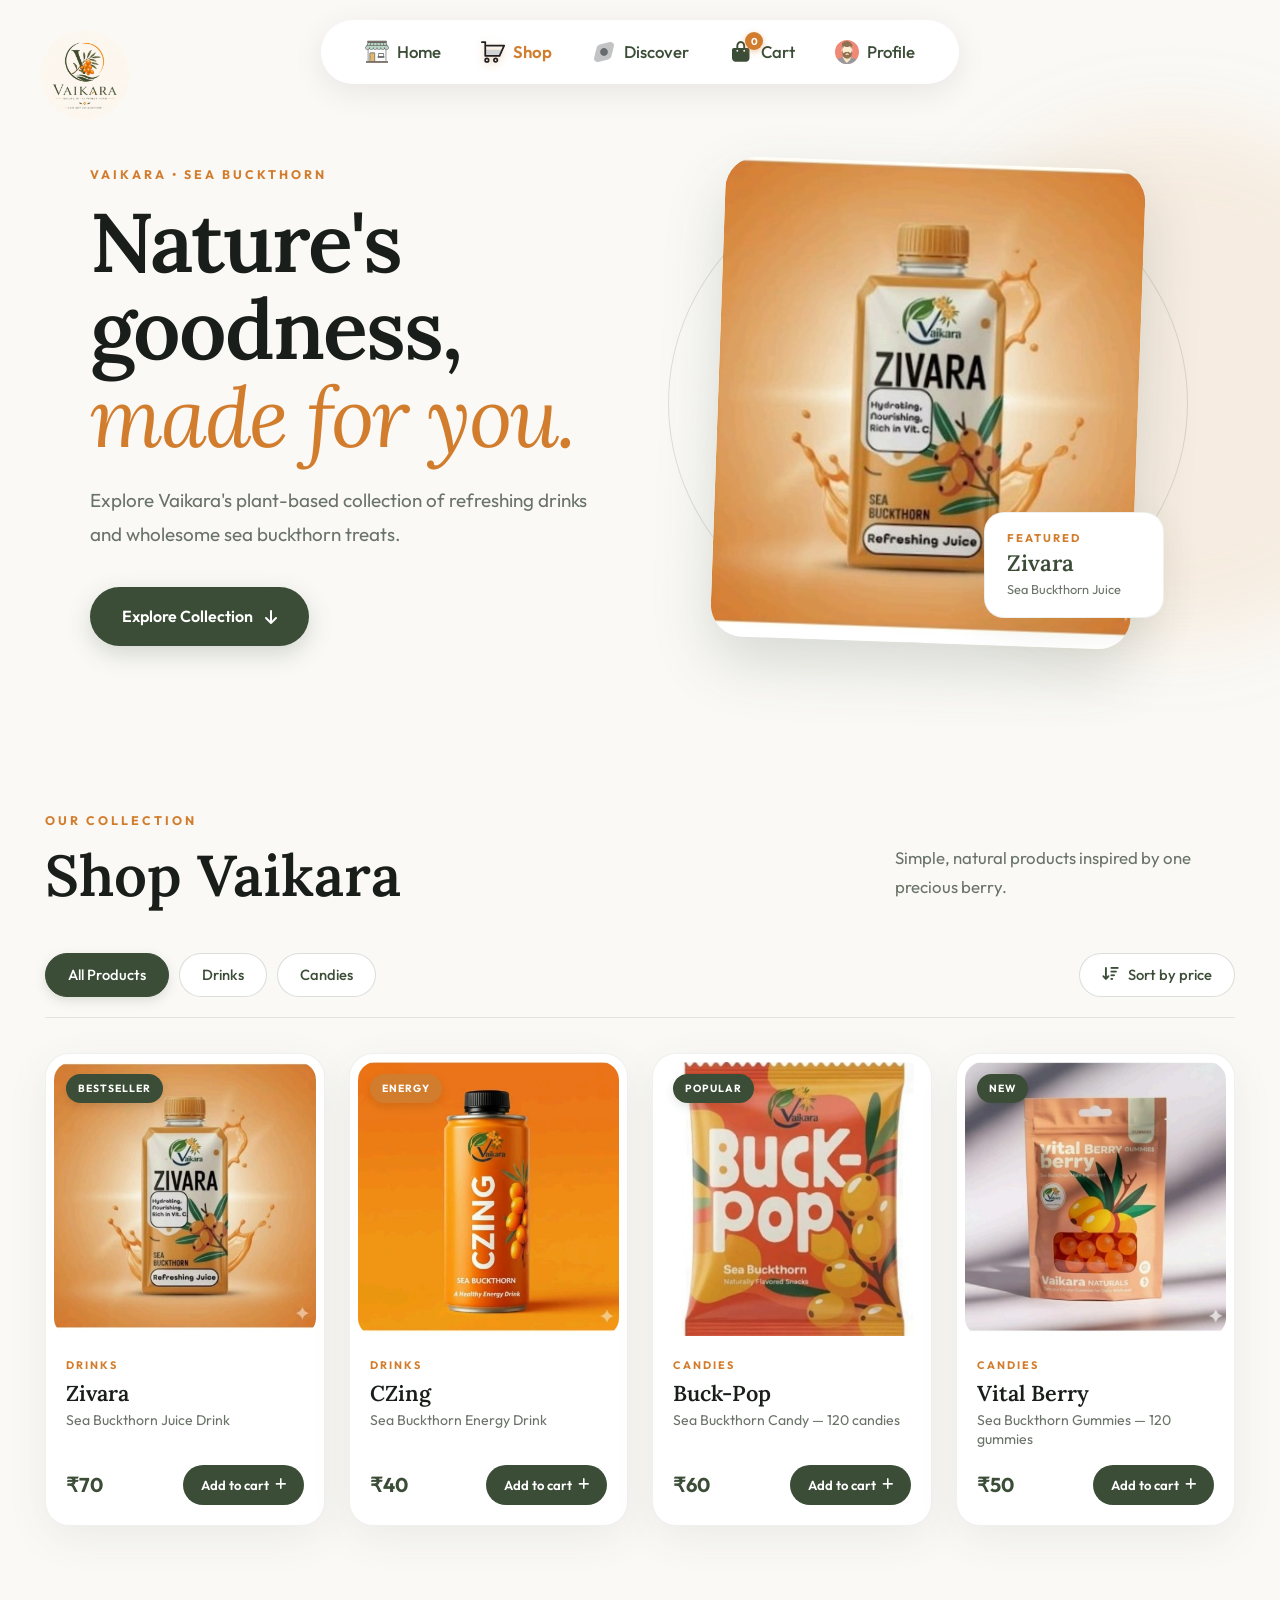
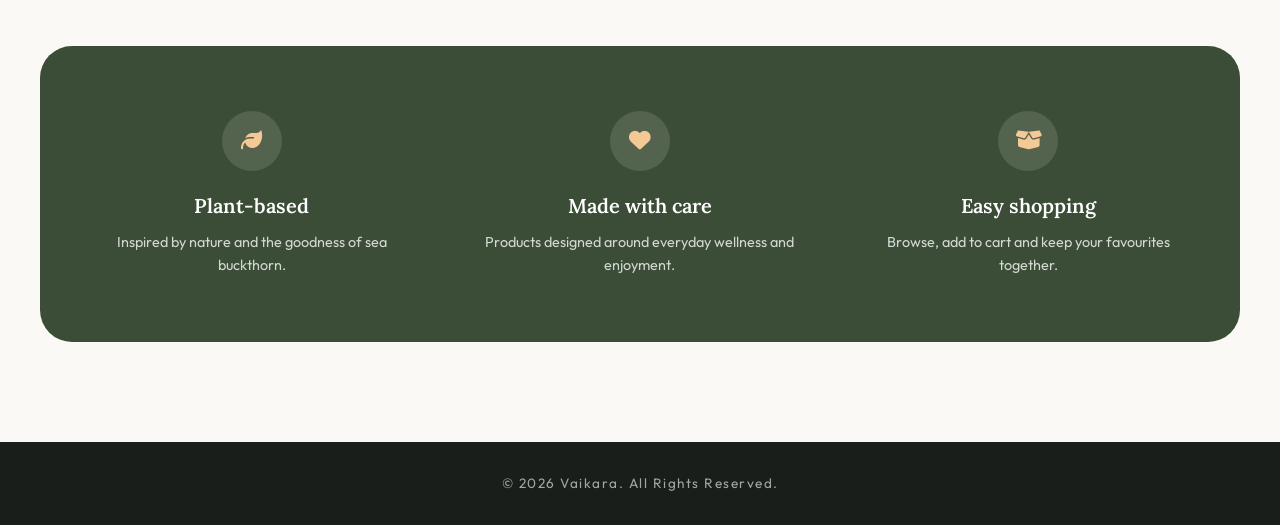
==== commit 08967f84: "Update shop.html" ====
--- a/shop.html
+++ b/shop.html
@@ -7,7 +7,7 @@
     <title>Shop | Vaikara</title>
 
     <!-- Keep your existing website theme -->
-    <link rel="stylesheet" href="css/style2.css">
+    <link rel="stylesheet" href="css/style3.css">
     <link rel="stylesheet" href="css/shop1.css">
     <link rel="stylesheet" href="https://cdnjs.cloudflare.com/ajax/libs/font-awesome/6.5.1/css/all.min.css">
     <link rel="icon" type="image/png" href="assets/images/Vaikara.png">
--- a/css/style3.css
+++ b/css/style3.css
@@ -0,0 +1,743 @@
+@import url('https://fonts.googleapis.com/css2?family=Lora:ital,wght@0,400;0,600;1,400&family=Outfit:wght@300;400;500;600;700&display=swap');
+
+/* VAIKARA - PREMIUM MINIMALIST DESIGN */
+
+:root {
+    /* Color Palette */
+    --clr-bg: #FAF9F6; /* Soft Linen */
+    --clr-surface: #FFFFFF;
+    --clr-dark: #1A1E1A; /* Deep Earthy Black */
+    --clr-primary: #3B4D36; /* Olive Forest Green */
+    --clr-accent: #D27D2D; /* Burnt Orange (Sea Buckthorn) */
+    --clr-text-main: #2C302B;
+    --clr-text-muted: #6A7368;
+    
+    /* Shadows & Transitions */
+    --shadow-soft: 0 12px 40px rgba(59, 77, 54, 0.08);
+    --shadow-hover: 0 20px 50px rgba(210, 125, 45, 0.15);
+    --transition-smooth: all 0.5s cubic-bezier(0.25, 1, 0.5, 1);
+}
+
+* {
+    margin: 0;
+    padding: 0;
+    box-sizing: border-box;
+    scroll-behavior: smooth;
+}
+
+body {
+    font-family: 'Outfit', sans-serif;
+    background-color: var(--clr-bg);
+    color: var(--clr-text-main);
+    line-height: 1.7;
+    overflow-x: hidden;
+}
+
+h1, h2, h3, h4 {
+    font-family: 'Lora', serif;
+    font-weight: 600;
+    color: var(--clr-dark);
+}
+
+/* =========================================
+   NAVIGATION BAR
+   ========================================= */
+.navbar {
+    position: absolute;
+    top: 20px;
+    left: 50%;
+    transform: translateX(-50%);
+    width: fit-content;
+    max-width: 95%;
+    z-index: 1000;
+    background: var(--clr-surface);
+    border-radius: 50px;
+    padding: 10px 40px;
+    box-shadow: 0 8px 32px rgba(0, 0, 0, 0.05);
+    display: flex;
+    justify-content: center;
+    transition: var(--transition-smooth);
+}
+
+.nav-links {
+    list-style: none;
+    display: flex;
+    align-items: center;
+    gap: 40px;
+}
+
+.nav-links a {
+    display: flex;
+    align-items: center;
+    gap: 10px;
+    text-decoration: none;
+    color: var(--clr-primary);
+    font-weight: 500;
+    font-size: 1.2rem;
+    position: relative;
+    padding: 8px 0;
+    transition: var(--transition-smooth);
+}
+
+.nav-links a img {
+    width: 24px;
+    height: 24px;
+    opacity: 0.7;
+    transition: var(--transition-smooth);
+}
+
+.nav-links a:hover {
+    opacity: 0.7;
+}
+
+.nav-links a:hover img {
+    opacity: 1;
+    transform: scale(1.1);
+}
+
+/* =========================================
+   CORNER LOGO
+   ========================================= */
+.corner-logo {
+    position: fixed;
+    top: 30px;
+    left: 40px;
+    z-index: 1001;
+}
+
+.corner-logo img {
+    width: 90px;
+    height: auto;
+    transition: var(--transition-smooth);
+}
+
+.corner-logo:hover img {
+    transform: rotate(5deg) scale(1.05);
+}
+
+/* =========================================
+   HERO SECTION
+   ========================================= */
+header {
+    position: relative;
+    z-index: 1;
+    min-height: 100vh;
+    min-height: 100dvh;
+    overflow: hidden;
+}
+
+.hero-content {
+    display: flex;
+    flex-direction: column;
+    justify-content: center;
+    align-items: center;
+    text-align: center;
+    padding: 120px 20px 60px;
+}
+
+.header-bg {
+    position: absolute;
+    top: 0;
+    left: 0;
+    width: 100%;
+    height: 100%;
+    object-fit: cover;
+    z-index: -2;
+    opacity: 1;
+}
+
+header::before {
+    content: '';
+    position: absolute;
+    top: 0;
+    left: 0;
+    width: 100%;
+    height: 100%;
+    background: radial-gradient(circle at center, rgba(253, 249, 241, 0.1) 0%, rgba(253, 249, 241, 0.5) 100%);
+    z-index: -1;
+}
+
+.profile-pic {
+    width: 140px;
+    height: 140px;
+    object-fit: contain;
+    border-radius: 50% !important;
+    background: var(--clr-surface) !important;
+    padding: 15px !important;
+    margin-bottom: 25px;
+    box-shadow: var(--shadow-soft);
+    border: none;
+    transition: var(--transition-smooth);
+    animation: float 6s ease-in-out infinite;
+}
+
+@keyframes float {
+    0% { transform: translateY(0px); }
+    50% { transform: translateY(-10px); }
+    100% { transform: translateY(0px); }
+}
+
+.hero-content h1 {
+    font-size: clamp(2.2rem, 7vw, 6rem);
+    letter-spacing: -1px;
+    line-height: 1.15;
+    color: var(--clr-primary);
+    margin-bottom: 15px;
+    text-transform: capitalize;
+}
+
+.hero-content h1 span {
+    color: var(--clr-accent);
+}
+
+.hero-content p {
+    font-family: 'Outfit', sans-serif;
+    color: var(--clr-text-muted);
+    font-size: clamp(0.85rem, 2vw, 1.2rem);
+    letter-spacing: 2px;
+    text-transform: uppercase;
+    font-weight: 500;
+    margin-bottom: 40px;
+}
+
+/* =========================================
+   STATS
+   ========================================= */
+.stats {
+    display: flex;
+    justify-content: center;
+    gap: 20px;
+    flex-wrap: wrap;
+    z-index: 10;
+    width: 100%;
+    max-width: 900px;
+}
+
+.stats div {
+    background: var(--clr-surface);
+    padding: 25px 35px;
+    border-radius: 20px;
+    flex: 1 1 200px;
+    text-align: center;
+    box-shadow: var(--shadow-soft);
+    transition: var(--transition-smooth);
+    position: relative;
+    overflow: hidden;
+}
+
+.stats div::before {
+    content: '';
+    position: absolute;
+    top: 0;
+    left: 0;
+    width: 100%;
+    height: 4px;
+    background: var(--clr-accent);
+    transform: scaleX(0);
+    transform-origin: left;
+    transition: var(--transition-smooth);
+}
+
+.stats div:hover {
+    transform: translateY(-8px);
+    box-shadow: var(--shadow-hover);
+}
+
+.stats div:hover::before {
+    transform: scaleX(1);
+}
+
+.stats h3 {
+    color: var(--clr-primary);
+    font-size: 2.4rem;
+    font-family: 'Outfit', sans-serif;
+    font-weight: 700;
+    margin-bottom: 5px;
+}
+
+.stats p {
+    font-size: 0.9rem;
+    color: var(--clr-text-muted);
+    letter-spacing: 1px;
+    margin: 0;
+}
+
+/* =========================================
+   GENERAL SECTIONS & HEADINGS
+   ========================================= */
+section {
+    max-width: 1200px;
+    margin: 0 auto;
+    padding: 90px 20px;
+}
+
+h2 {
+    text-align: center;
+    font-size: clamp(2rem, 5vw, 3.5rem);
+    margin: 0 auto 50px;
+    display: table;
+    position: relative;
+}
+
+h2::after {
+    content: '';
+    position: absolute;
+    bottom: -15px;
+    left: 50%;
+    transform: translateX(-50%);
+    width: 8px;
+    height: 8px;
+    background-color: var(--clr-accent);
+    border-radius: 50%;
+}
+
+#about p {
+    text-align: center;
+    max-width: 750px;
+    margin: 0 auto;
+    font-size: 1.15rem;
+    line-height: 1.8;
+    color: var(--clr-text-muted);
+}
+
+/* =========================================
+   FEATURED COLLECTIONS
+   ========================================= */
+.skills-background {
+    position: relative;
+    background: var(--clr-primary);
+    border-radius: 32px;
+    padding: 80px 30px;
+    margin: 40px auto;
+    color: var(--clr-surface);
+    overflow: hidden;
+}
+
+.skills-bg {
+    position: absolute;
+    top: 0;
+    left: 0;
+    width: 100%;
+    height: 100%;
+    object-fit: cover;
+    opacity: 0.1;
+    mix-blend-mode: overlay;
+}
+
+.skills-background h2 {
+    color: var(--clr-surface);
+}
+
+.skills-background h2::after {
+    background-color: var(--clr-accent);
+}
+
+.cards {
+    display: grid;
+    grid-template-columns: repeat(auto-fit, minmax(240px, 1fr));
+    gap: 25px;
+    position: relative;
+    z-index: 1;
+}
+
+.card {
+    background: rgba(255, 255, 255, 0.05);
+    border: 1px solid rgba(255, 255, 255, 0.1);
+    backdrop-filter: blur(10px);
+    -webkit-backdrop-filter: blur(10px);
+    border-radius: 20px;
+    padding: 40px 25px;
+    display: flex;
+    flex-direction: column;
+    align-items: center;
+    justify-content: center;
+    gap: 20px;
+    transition: var(--transition-smooth);
+    cursor: pointer;
+}
+
+.card:hover {
+    background: var(--clr-surface);
+    transform: translateY(-10px);
+    box-shadow: 0 20px 40px rgba(0,0,0,0.2);
+}
+
+.card img {
+    width: 50px !important;
+    height: 50px !important;
+    object-fit: contain;
+    transition: var(--transition-smooth);
+}
+
+.card:hover img {
+    transform: scale(1.1);
+}
+
+.card span {
+    font-family: 'Lora', serif;
+    font-size: 1.4rem;
+    color: var(--clr-surface);
+    transition: var(--transition-smooth);
+}
+
+.card:hover span {
+    color: var(--clr-primary);
+}
+
+/* =========================================
+   CONTACT & SOCIALS
+   ========================================= */
+#contact {
+    padding: 80px 20px;
+}
+
+.social-icons {
+    display: flex;
+    justify-content: center;
+    gap: 20px;
+    margin-top: 30px !important;
+    flex-wrap: wrap;
+}
+
+.social-icons a {
+    display: flex;
+    align-items: center;
+    justify-content: center;
+    width: 65px;
+    height: 65px;
+    border-radius: 50%;
+    background: var(--clr-surface);
+    box-shadow: var(--shadow-soft);
+    transition: var(--transition-smooth);
+}
+
+.social-icon {
+    width: 28px !important;
+    height: 28px !important;
+    transition: var(--transition-smooth);
+}
+
+.social-icons a:hover {
+    background: var(--clr-accent);
+    transform: translateY(-6px) rotate(8deg);
+    box-shadow: var(--shadow-hover);
+}
+
+/* =========================================
+   TESTIMONIALS
+   ========================================= */
+#testimonials {
+    background: var(--clr-surface);
+}
+
+.testimonial-cards {
+    display: flex;
+    justify-content: center;
+    gap: 20px;
+    flex-wrap: wrap;
+}
+
+.testimonial-card {
+    background: var(--clr-bg);
+    border-radius: 20px;
+    padding: 30px;
+    flex: 1 1 280px;
+    max-width: 360px;
+    box-shadow: var(--shadow-soft);
+    text-align: center;
+    transition: var(--transition-smooth);
+}
+
+.testimonial-card:hover {
+    transform: translateY(-8px);
+    box-shadow: var(--shadow-hover);
+}
+
+.testimonial-card .stars {
+    color: var(--clr-accent);
+    font-size: 1.3rem;
+    margin-bottom: 12px;
+}
+
+.testimonial-card p {
+    font-size: 1rem;
+    color: var(--clr-text-muted);
+    font-style: italic;
+    margin-bottom: 15px;
+}
+
+.testimonial-card h4 {
+    color: var(--clr-primary);
+    font-size: 1.05rem;
+}
+
+/* =========================================
+   FAQ
+   ========================================= */
+.faq-container {
+    max-width: 800px;
+    margin: 0 auto;
+    display: flex;
+    flex-direction: column;
+    gap: 15px;
+}
+
+.faq-item {
+    background: var(--clr-surface);
+    border-radius: 15px;
+    box-shadow: var(--shadow-soft);
+    overflow: hidden;
+}
+
+.faq-question {
+    width: 100%;
+    padding: 20px 25px;
+    display: flex;
+    justify-content: space-between;
+    align-items: center;
+    background: none;
+    border: none;
+    font-size: 1.05rem;
+    font-family: 'Outfit', sans-serif;
+    font-weight: 600;
+    color: var(--clr-text-main);
+    cursor: pointer;
+    text-align: left;
+    transition: var(--transition-smooth);
+}
+
+.faq-question:hover {
+    color: var(--clr-primary);
+}
+
+.faq-question i {
+    transition: transform 0.3s ease;
+    color: var(--clr-accent);
+}
+
+.faq-item.active .faq-question i {
+    transform: rotate(180deg);
+}
+
+.faq-answer {
+    max-height: 0;
+    overflow: hidden;
+    transition: max-height 0.4s cubic-bezier(0, 1, 0, 1);
+}
+
+/* FIX: Accordion Expansion */
+.faq-item.active .faq-answer {
+    max-height: 500px;
+    transition: max-height 0.4s ease-in-out;
+}
+
+.faq-answer p {
+    padding: 0 25px 20px;
+    margin: 0;
+    color: var(--clr-text-muted);
+    font-size: 0.98rem;
+}
+
+/* =========================================
+   NEWSLETTER
+   ========================================= */
+.newsletter-section {
+    padding-bottom: 0;
+}
+
+.newsletter-box {
+    background: var(--clr-primary);
+    border-radius: 28px;
+    padding: 60px 25px;
+    text-align: center;
+    color: var(--clr-surface);
+}
+
+.newsletter-box h2 {
+    color: var(--clr-surface);
+    margin-bottom: 20px;
+}
+
+.newsletter-box h2::after {
+    background-color: var(--clr-accent);
+}
+
+.newsletter-box p {
+    color: rgba(255, 255, 255, 0.85);
+    font-size: 1rem;
+    margin-bottom: 30px;
+    max-width: 600px;
+    margin-left: auto;
+    margin-right: auto;
+}
+
+.newsletter-form {
+    display: flex;
+    justify-content: center;
+    gap: 12px;
+    max-width: 500px;
+    margin: 0 auto;
+    flex-wrap: wrap;
+}
+
+.newsletter-form input {
+    flex: 1 1 220px;
+    width: 100%;
+    min-width: 0;
+    padding: 15px 20px;
+    border-radius: 50px;
+    border: none;
+    font-family: 'Outfit', sans-serif;
+    font-size: 1rem;
+    outline: none;
+}
+
+.newsletter-form button {
+    padding: 15px 30px;
+    border-radius: 50px;
+    border: none;
+    background: var(--clr-accent);
+    color: var(--clr-surface);
+    font-family: 'Outfit', sans-serif;
+    font-weight: 600;
+    font-size: 1rem;
+    cursor: pointer;
+    transition: var(--transition-smooth);
+}
+
+.newsletter-form button:hover {
+    transform: translateY(-2px);
+    box-shadow: 0 10px 20px rgba(210, 125, 45, 0.3);
+}
+
+/* =========================================
+   FOOTER
+   ========================================= */
+footer {
+    background: var(--clr-dark);
+    color: rgba(255, 255, 255, 0.6);
+    text-align: center;
+    padding: 30px 20px;
+    font-size: 0.85rem;
+    letter-spacing: 1.5px;
+}
+
+/* =========================================
+   RESPONSIVE DESIGN (MOBILE OPTIMIZATIONS)
+   ========================================= */
+@media (max-width: 992px) {
+    .navbar {
+        width: 90%;
+        padding: 10px 25px;
+    }
+    .nav-links { gap: 25px; }
+}
+
+@media (max-width: 768px) {
+    /* Corner Logo Mobile Positioning */
+    .corner-logo {
+        position: absolute;
+        top: 20px;
+        left: 50%;
+        transform: translateX(-50%);
+        margin: 0;
+        z-index: 999;
+    }
+    
+    .corner-logo img {
+        width: 70px;
+    }
+
+    .corner-logo:hover img {
+        transform: none;
+    }
+
+    /* Fixed App-Style Bottom Navigation */
+    .navbar {
+        position: fixed;
+        bottom: 15px;
+        top: auto;
+        left: 50%;
+        transform: translateX(-50%);
+        border-radius: 30px;
+        width: calc(100% - 30px);
+        max-width: 450px;
+        padding: 10px 20px;
+        box-shadow: 0 10px 30px rgba(0, 0, 0, 0.15);
+        background: rgba(255, 255, 255, 0.95);
+        backdrop-filter: blur(12px);
+        -webkit-backdrop-filter: blur(12px);
+    }
+
+    .nav-links {
+        justify-content: space-around;
+        width: 100%;
+        gap: 0;
+    }
+    
+    .nav-links a {
+        flex-direction: column;
+        gap: 4px;
+        font-size: 0.7rem;
+        padding: 2px 0;
+    }
+
+    .nav-links a img {
+        width: 20px;
+        height: 20px;
+    }
+    
+    /* Layout & Section Adjustments */
+    section {
+        padding: 60px 15px;
+    }
+
+    .hero-content {
+        padding-top: 100px;
+        padding-bottom: 40px;
+    }
+
+    .profile-pic {
+        width: 110px;
+        height: 110px;
+        padding: 10px !important;
+        margin-bottom: 20px;
+    }
+    
+    .stats { 
+        gap: 12px; 
+    }
+    
+    .stats div {
+        flex: 1 1 100%;
+        padding: 20px;
+        border-radius: 16px;
+    }
+    
+    .skills-background {
+        border-radius: 20px;
+        padding: 50px 15px;
+        margin: 20px 0;
+    }
+
+    .cards {
+        grid-template-columns: 1fr;
+    }
+    
+    .card {
+        padding: 30px 20px;
+    }
+
+    .newsletter-box {
+        padding: 40px 20px;
+        border-radius: 20px;
+    }
+
+    .newsletter-form button {
+        width: 100%;
+    }
+
+    footer {
+        padding-bottom: 90px; /* Space so fixed bottom navbar doesn't cover footer text */
+    }
+}
